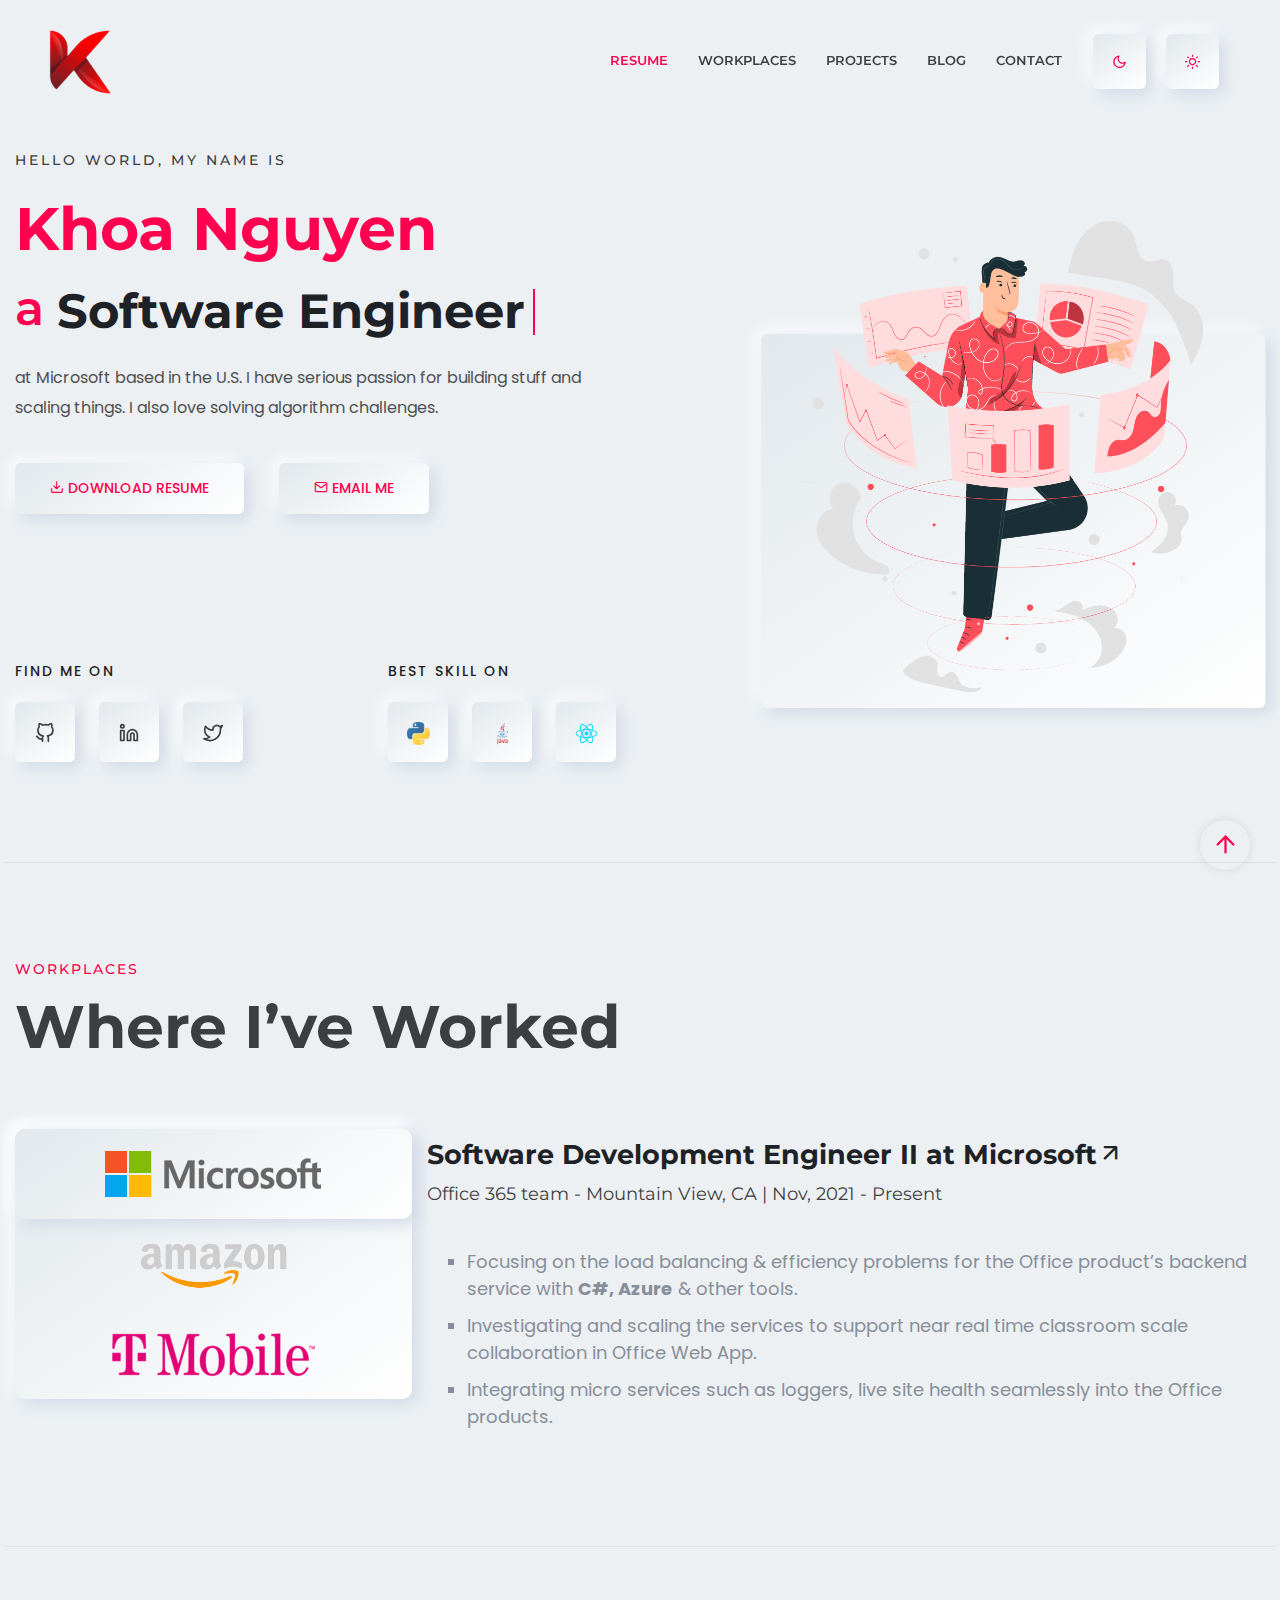
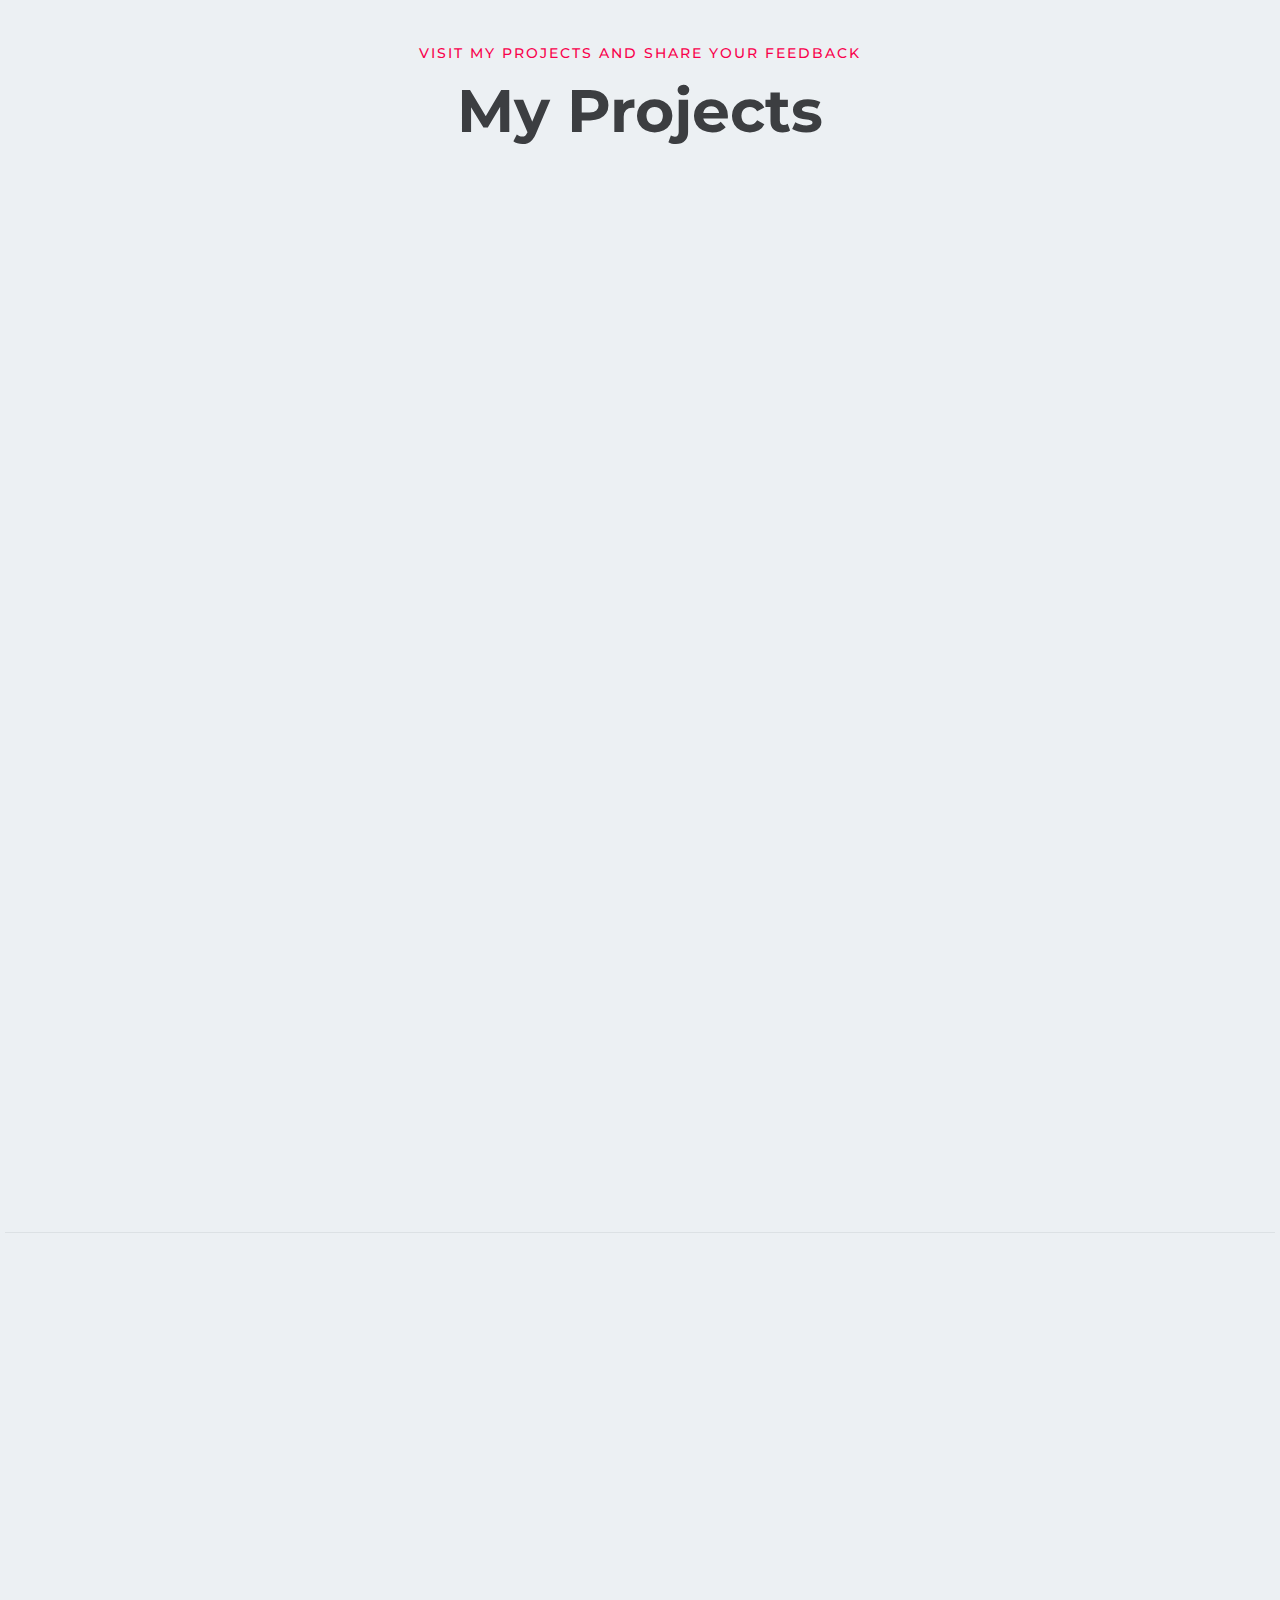
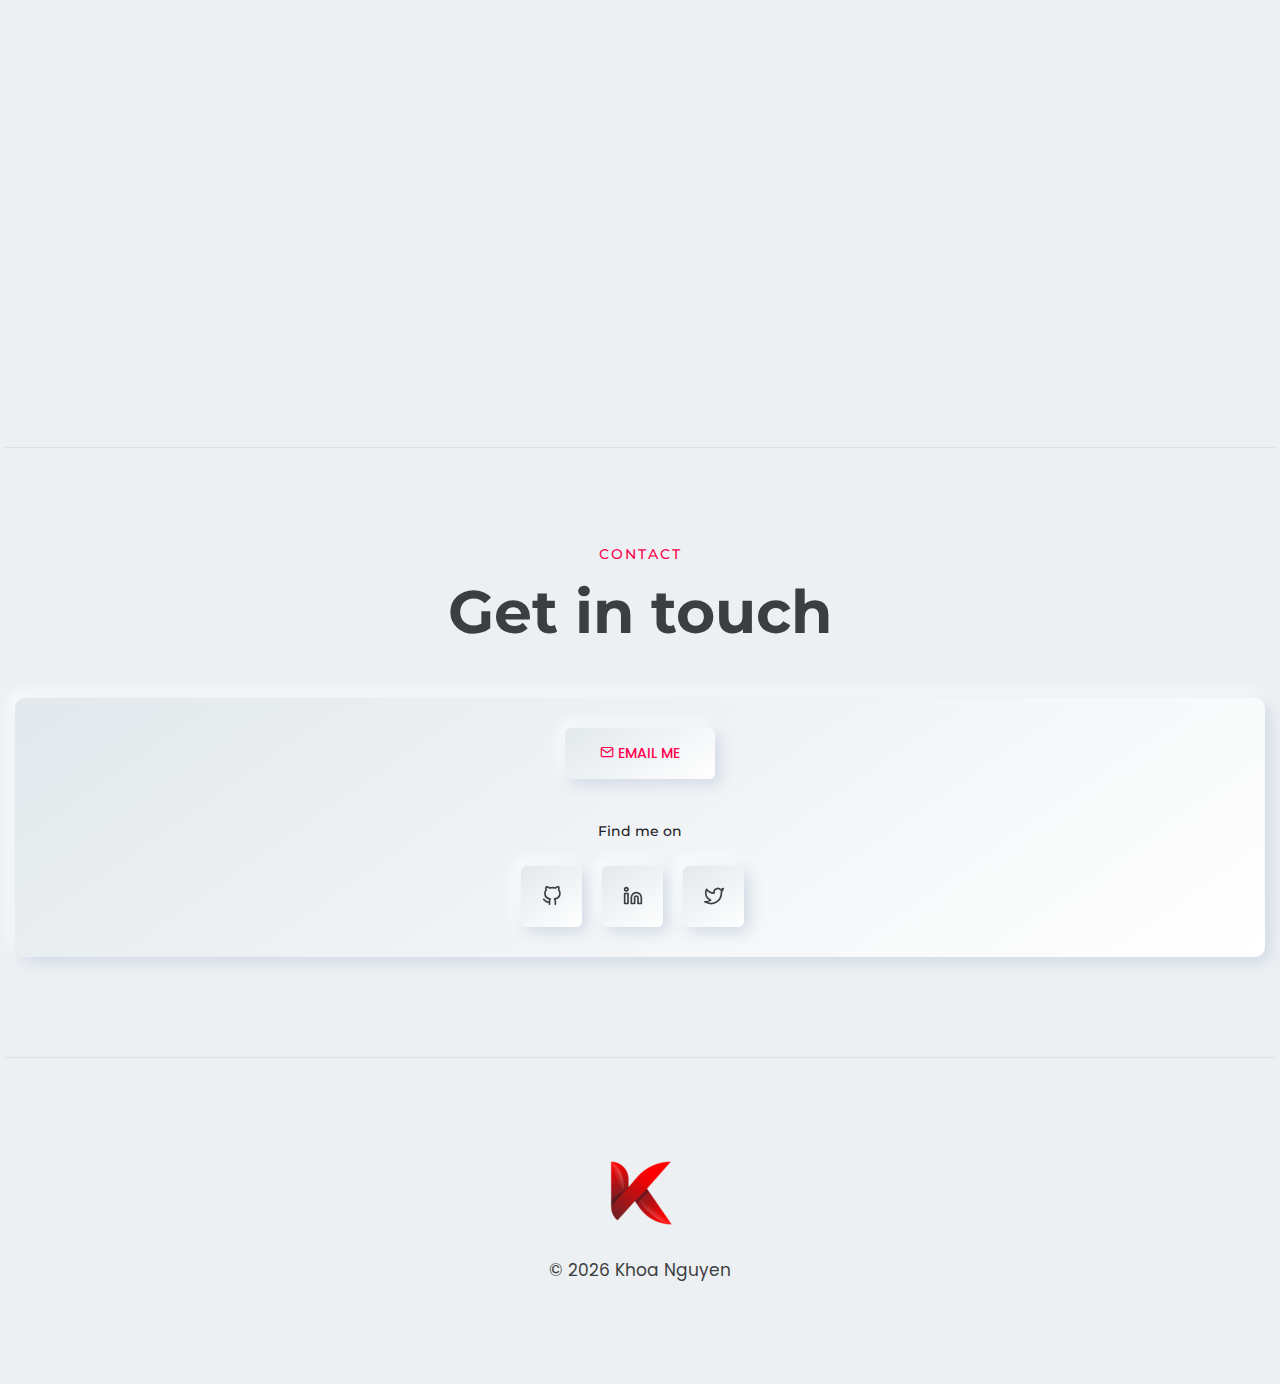
==== index.html @ 57943054 "fix titles" ====
<!DOCTYPE html>
<!--[if lt IE 7 ]><html class="ie ie6" lang="en"> <![endif]-->
<!--[if IE 7 ]><html class="ie ie7" lang="en"> <![endif]-->
<!--[if IE 8 ]><html class="ie ie8" lang="en"> <![endif]-->
<!--[if (gte IE 9)|!(IE)]><!--><html lang="en"> <!--<![endif]-->

<head>
    <!-- FB -->
    <meta name="google-site-verification" content="4LVpDW591jkJmcnp8SemsZaOidwClzUL6bPHZytwbQc" />
    <meta http-equiv="Content-Type" content="text/html; charset=utf-8" />
    <!-- <meta http-equiv="x-ua-compatible" content="ie=edge"> -->
    <title>Khoa Nguyen - Software Engineer</title>
    <meta property="og:title" content="Khoa Nguyen &mdash; Software Engineer Portfolio"/>
    <meta name="author" content="Khoa Nguyen" />
    <meta name="keywords" content="Khoa Nguyen, imkhoa, iam khoa, i am khoa, i'm khoa, kdncode, software, engineer, developer, website, application, resume, portfolio">
    <meta name="description" content="Khoa Nguyen's portfolio website - Software Engineer.">
    <meta property="og:site_name" content="Khoa Nguyen &mdash; Software Engineer">
    <meta property="og:title" content="Khoa Nguyen &mdash; Software Engineer">
    <meta property="og:type" content="website">
    <meta property="og:description" content="I am a software engineer who has serious passion for building stuff and scaling things.">
    <meta property="og:url" content="/devices">
    <meta property="og:image" content="/assets/images/portfolio/portfolio-05.jpg">
    <meta name="twitter:card" content="summary">
    <meta name="twitter:url" content="/devices">
    <meta name="twitter:title" content="Khoa Nguyen's portfolio &mdash; Software engineer">
    <meta name="twitter:description" content="I am a software engineer who has serious passion for building stuff and scaling things.">
    <meta name="twitter:image" content="/assets/images/portfolio/portfolio-05.jpg">
    <meta name="twitter:site" content="@kdncode">
    <meta name="viewport" content="width=device-width, initial-scale=1.0, maximum-scale=1.0, user-scalable=no" />
    <script>
        (function(i,s,o,g,r,a,m){i['GoogleAnalyticsObject']=r;i[r]=i[r]||function(){
        (i[r].q=i[r].q||[]).push(arguments)},i[r].l=1*new Date();a=s.createElement(o),
        m=s.getElementsByTagName(o)[0];a.async=1;a.src=g;m.parentNode.insertBefore(a,m)
        })(window,document,'script','//www.google-analytics.com/analytics.js','ga');
        ga('create', 'UA-93853705-1', 'auto');
        ga('send', 'pageview');
    </script>
    <!-- Global site tag (gtag.js) - Google Analytics -->
    <script async src="https://www.googletagmanager.com/gtag/js?id=UA-93853705-1"></script>
    <script>
        window.dataLayer = window.dataLayer || [];
        function gtag(){dataLayer.push(arguments);}
        gtag('js', new Date());
    
        gtag('config', 'UA-93853705-1');
    </script>
    <!-- End FB -->
    <!-- Favicon -->
    <link rel="shortcut icon" type="image/x-icon" href="assets/images/logo/favicon.png">
    <!-- CSS 
    ============================================ -->
    <link rel="stylesheet" href="assets/css/vendor/bootstrap.min.css">
    <link rel="stylesheet" href="assets/css/vendor/slick.css">
    <link rel="stylesheet" href="assets/css/vendor/slick-theme.css">
    <link rel="stylesheet" href="assets/css/vendor/aos.css">
    <link rel="stylesheet" href="assets/css/plugins/feature.css?v=1.0">
    <!-- Style css -->
    <link rel="stylesheet" href="assets/css/style.css?v=1.0">
    <link rel="stylesheet" href="https://use.fontawesome.com/releases/v5.6.3/css/all.css" integrity="sha384-UHRtZLI+pbxtHCWp1t77Bi1L4ZtiqrqD80Kn4Z8NTSRyMA2Fd33n5dQ8lWUE00s/" crossorigin="anonymous">	<!-- <link href="https://cdnjs.cloudflare.com/ajax/libs/font-awesome/4.7.0/css/font-awesome.min.css" rel="stylesheet" integrity="sha384-wvfXpqpZZVQGK6TAh5PVlGOfQNHSoD2xbE+QkPxCAFlNEevoEH3Sl0sibVcOQVnN" crossorigin="anonymous"> -->
	<!-- Google Tag Manager -->
	<script>(function(w,d,s,l,i){w[l]=w[l]||[];w[l].push({'gtm.start':
        new Date().getTime(),event:'gtm.js'});var f=d.getElementsByTagName(s)[0],
        j=d.createElement(s),dl=l!='dataLayer'?'&l='+l:'';j.async=true;j.src=
        'https://www.googletagmanager.com/gtm.js?id='+i+dl;f.parentNode.insertBefore(j,f);
        })(window,document,'script','dataLayer','GTM-WN7MP8F');</script>
    <!-- End Google Tag Manager -->
</head>

<body class="template-color-1 spybody open white-version" data-spy="scroll" data-target=".navbar-example2" data-offset="70">
    <!-- Google Tag Manager (noscript) -->
    <noscript><iframe src="https://www.googletagmanager.com/ns.html?id=GTM-WN7MP8F"
    height="0" width="0" style="display:none;visibility:hidden"></iframe></noscript>
    <!-- End Google Tag Manager (noscript) -->
    <!-- Start Header -->
    <header class="rn-header haeder-default black-logo-version header--fixed header--sticky">
        <div class="header-wrapper rn-popup-mobile-menu m--0 row align-items-center">
            <!-- Start Header Left -->
            <div class="col-lg-2 col-6">
                <div class="header-left">
                    <div class="logo">
                        <a href="index.html">
                            <img src="assets/images/logo/logo.png" alt="logo">
                        </a>
                    </div>
                </div>
            </div>
            <!-- End Header Left -->
            <!-- Start Header Center -->
            <div class="col-lg-10 col-6">
                <div class="header-center">
                    <nav id="sideNav" class="mainmenu-nav navbar-example2 d-none d-xl-block">
                        <!-- Start Mainmanu Nav -->
                        <ul class="primary-menu nav nav-pills">
                            <li class="nav-item"><a class="nav-link smoth-animation active" href="#home">Resume</a></li>
                            <li class="nav-item"><a class="nav-link smoth-animation" href="#clients">Workplaces</a></li>
                            <li class="nav-item"><a class="nav-link smoth-animation" href="#portfolio">Projects</a></li>
                            <li class="nav-item"><a class="nav-link smoth-animation" href="#blog">blog</a></li>
                            <li class="nav-item"><a class="nav-link smoth-animation" href="#contacts">Contact</a></li>
                        </ul>
                        <!-- End Mainmanu Nav -->
                    </nav>
                    <!-- Start Header Right  -->
                    <div class="header-right popuptab-area nav nav-tabs" id="popuptab" role="tablist">
                        <li>
                            <a class="demo-dark rn-btn" id="demodark-tab" data-toggle="tab" 
                                href="#demodark" role="tab" aria-controls="demodark" aria-selected="false">
                                <i class="feather-moon" style="font-size: 15px;"></i>
                            </a>
                        </li>
                            
                        <li >
                            <a class="active demo-light rn-btn" id="demolight-tab" data-toggle="tab" 
                                href="#demolight" role="tab" aria-controls="demolight" aria-selected="true">
                                <i class="feather-sun" style="font-size: 15px;"></i>
                            </a>
                        </li>
                       
                        <div class="hamberger-menu d-block d-xl-none">
                            <i id="menuBtn" class="feather-menu humberger-menu"></i>
                        </div>
                        <div class="close-menu d-block">
                            <span class="closeTrigger">
                            <i data-feather="x"></i>
                        </span>
                        </div>
                    </div>
                    
                    <!-- End Header Right  -->

                </div>
            </div>
            <!-- End Header Center -->
        </div>
    </header>
    <!-- End Header Area -->
    <!-- Start Popup Mobile Menu  -->
    <div class="popup-mobile-menu">
        <div class="inner">
            <div class="menu-top">
                <div class="menu-header">
                    <a class="logo" href="index.html">
                        <img src="assets/images/slider/banner-01.png" alt="Personal Portfolio">
                    </a>
                    <div class="close-button">
                        <button class="close-menu-activation close"><i data-feather="x"></i></button>
                    </div>
                </div>
                <p class="discription">Khoa Nguyen - Software Engineer.</p>
            </div>
            <div class="content">
                <ul class="primary-menu nav nav-pills">
                    <li class="nav-item"><a class="nav-link smoth-animation active" href="#home">Resume</a></li>
                    <li class="nav-item"><a class="nav-link smoth-animation" href="#clients">Workplaces</a></li>
                    <li class="nav-item"><a class="nav-link smoth-animation" href="#portfolio">Projects</a></li>
                    <li class="nav-item"><a class="nav-link smoth-animation" href="#blog">blog</a></li>
                    <li class="nav-item"><a class="nav-link smoth-animation" href="#contacts">Contact</a></li>
                </ul>
                <ul class="header-right popuptab-area nav nav-tabs" id="popuptab" role="tablist">
                    <li>
                        <a class="demo-dark rn-btn" id="demodark-tab" data-toggle="tab" 
                            href="#demodark" role="tab" aria-controls="demodark" aria-selected="false">
                            <i class="feather-moon"></i>
                        </a>
                    </li>
                        
                    <li >
                        <a class="active demo-light rn-btn" id="demolight-tab" data-toggle="tab" 
                            href="#demolight" role="tab" aria-controls="demolight" aria-selected="true">
                            <i class="feather-sun"></i>
                        </a>
                    </li>
                </ul>

                <!-- social sharea area -->
                <div class="social-share-style-1 mt--40">
                    <span class="title">Find me on</span>
                    <ul class="social-share d-flex liststyle">
                        <li class="github"><a href="#"><svg xmlns="http://www.w3.org/2000/svg" width="24" height="24" viewBox="0 0 24 24" fill="none" stroke="currentColor" stroke-width="2" stroke-linecap="round" stroke-linejoin="round" class="feather feather-github">
                                    <path d="M18 2h-3a5 5 0 0 0-5 5v3H7v4h3v8h4v-8h3l1-4h-4V7a1 1 0 0 1 1-1h3z"></path>
                                </svg></a>
                        </li>
                        <li class="linkedin"><a href="#"><svg xmlns="http://www.w3.org/2000/svg" width="24" height="24" viewBox="0 0 24 24" fill="none" stroke="currentColor" stroke-width="2" stroke-linecap="round" stroke-linejoin="round" class="feather feather-linkedin">
                                    <rect x="2" y="2" width="20" height="20" rx="5" ry="5"></rect>
                                    <path d="M16 11.37A4 4 0 1 1 12.63 8 4 4 0 0 1 16 11.37z"></path>
                                    <line x1="17.5" y1="6.5" x2="17.51" y2="6.5"></line>
                                </svg></a>
                        </li>
                        <li class="twitter"><a href="#"><svg xmlns="http://www.w3.org/2000/svg" width="24" height="24" viewBox="0 0 24 24" fill="none" stroke="currentColor" stroke-width="2" stroke-linecap="round" stroke-linejoin="round" class="feather feather-twitter">
                                    <path d="M16 8a6 6 0 0 1 6 6v7h-4v-7a2 2 0 0 0-2-2 2 2 0 0 0-2 2v7h-4v-7a6 6 0 0 1 6-6z"></path>
                                    <rect x="2" y="9" width="4" height="12"></rect>
                                    <circle cx="4" cy="4" r="2"></circle>
                                </svg></a>
                        </li>
                    </ul>
                </div>
                <!-- end -->
            </div>
        </div>
    </div>
    <!-- End Popup Mobile Menu  -->




    <main class="main-page-wrapper">

        <!-- Start Slider Area -->
        <div id="home" class="rn-slider-area">
            <div class="slide slider-style-1">
                <div class="container">
                    <div class="row row--30 align-items-center">
                        <div class="order-2 order-lg-1 col-lg-7 mt_md--50 mt_sm--50 mt_lg--30">
                            <div class="content">
                                <div class="inner">
                                    <span class="subtitle">Hello world, my name is</span>
                                    <h1 class="title"><span>Khoa Nguyen</span><br>
                                        <span class="header-caption" id="page-top">
                                            <!-- type headline start-->
                                            <span class="cd-headline clip is-full-width">
                                                <span>a </span>
                                        <!-- ROTATING TEXT -->
                                        <span class="cd-words-wrapper">
                                                    <b class="is-visible">Software Engineer</b>
                                                </span>
                                        </span>
                                        <!-- type headline end -->
                                        </span>
                                    </h1>

                                    <p class="description">at Microsoft based in the U.S. I have serious 
                                        passion for building stuff and scaling things. I also love solving algorithm challenges.
                                    </p>
                                    <!-- <div class="button-group text-center text-md-left pt--60 pt_md--40 pt_sm--40"> -->
                                    <div class="button-group text-center text-md-left pt_md--40 pt_sm--40">
                                        <a class="rn-btn" target="_blank" href="https://bit.ly/2Y7mMhk"><i class="feather-download"></i> <span>DOWNLOAD RESUME</span></i></a>
                                        <a class="rn-btn" target="_blank" href="mailto:kdncode@gmail.com?Subject=Job%20opportunity%20at%20"><i class="feather-mail"></i> <span></span>EMAIL ME</span></a>
                                    </div>
                                </div>
                                <div class="row">
                                    <div class="col-lg-6 col-xl-6 col-md-6 col-sm-6 col-12">
                                        <div class="social-share-inner-left">
                                            <span class="title">Find me on</span>
                                            <ul class="social-share d-flex liststyle">
                                                <li class="github"><a target="_blank" href="https://github.com/kdncode"><i data-feather="github"></i></a>
                                                </li>
                                                <li class="linkedin"><a target="_blank" href="https://www.linkedin.com/in/imkhoa"><i data-feather="linkedin"></i></a>
                                                </li>
                                                <li class="twitter"><a target="_blank" href="https://twitter.com/kdncode"><i data-feather="twitter"></i></a>
                                                </li>
                                            </ul>
                                        </div>
                                    </div>
                                    <div class="col-lg-6 col-xl-6 col-md-6 col-sm-6 col-12 mt_mobile--30">
                                        <div class="skill-share-inner">
                                            <span class="title">best skill on</span>
                                            <ul class="skill-share d-flex liststyle">
                                                <li><img src="assets/images/icons/icons-08.png" alt="Icons Images"></li>
                                                <li><img src="assets/images/icons/icons-04.png" alt="Icons Images"></li>
                                                <li><img src="assets/images/icons/icons-16.png" alt="Icons Images"></li>
                                            </ul>
                                        </div>
                                    </div>
                                </div>
                            </div>
                        </div>

                        <div class="order-1 order-lg-2 col-lg-5">
                            <div class="thumbnail">
                                <div class="inner">
                                    <img src="assets/images/slider/banner-01.png" alt="Personal Portfolio Images">
                                </div>
                            </div>
                        </div>
                    </div>
                </div>
            </div>
        </div>
        <!-- End Slider Area -->

        <!-- Start Client Area -->
        <div class="rn-client-area rn-section-gap section-separator" id="clients">
            <div class="container">
                <div class="row">
                    <div class="col-lg-12">
                        <div class="section-title">
                            <span class="subtitle">Workplaces</span>
                            <h2 class="title">Where I’ve Worked</h2>
                        </div>
                    </div>
                </div>

                <div class="row row--25 mt--50 mt_md--40 mt_sm--40">
                    <div class="col-lg-4">
                        <div class="d-flex flex-wrap align-content-start h-100">
                            <div class="position-sticky clients-wrapper sticky-top rbt-sticky-top-adjust">
                                <ul class="nav tab-navigation-button flex-column nav-pills me-3" id="v-pills-tab" role="tablist">
                                    <li class="nav-item">
                                        <a class="nav-link active" id="v-pills-home-tab" data-toggle="tab" href="#v-pills-Javascript" role="tab" aria-selected="true"><img src="assets/images/logo/logo-microsoft.png" alt="Microsoft-logo"></a>
                                    </li>
                                    <li class="nav-item">
                                        <a class="nav-link" id="v-pills-profile-tab" data-toggle="tab" href="#v-pills-Design" role="tab" aria-selected="true"><img src="assets/images/logo/logo-amazon.png" alt="Amazon-logo"></a>
                                    </li>
                                    <li class="nav-item">
                                        <a class="nav-link" id="v-pills-wordpress-tab" data-toggle="tab" href="#v-pills-Wordpress" role="tab" aria-selected="true"><img src="assets/images/logo/logo-tmobile.png" alt="Tmobile-logo"></a>
                                    </li>
                                </ul>
                            </div>
                        </div>
                    </div>
                    
                    <div class="col-lg-8 rn-pricing-area">
                        <div class="tab-area">
                            <div class="d-flex align-items-start">
                                <div class="tab-content" id="v-pills-tabContent">
                                    <!-- Start Microsoft Brand  -->
                                    <div class="tab-pane fade show active" id="v-pills-Javascript" role="tabpanel" aria-labelledby="v-pills-home-tab">
                                        <div class="client-card">
                                            <div class="rn-pricing">
                                                <div class="pricing-header">
                                                    <div class="header-left">
                                                        <h2 class="title">Software Development Engineer II at
                                                            <a  href="https://www.microsoft.com" target="_blank">Microsoft<i class="feather-arrow-up-right"></i></a>
                                                        </h2>
                                                        <span>Office 365 team - Mountain View, CA | Nov, 2021 - Present</span>
                                                    </div>
                                                </div>
                                                <div class="pricing-body">
                                                    <p class="description">
                                                        <ul class=" ">
                                                            <li>Focusing on the load balancing & efficiency problems for the Office product’s backend service with <b>C#, Azure</b> & other tools.</li>
                                                            <li>Investigating and scaling the services to support near real time classroom scale collaboration in Office Web App.</li>
                                                            <li>Integrating micro services such as loggers, live site health seamlessly into the Office products.</li>
                                                        </ul>
                                                    </p>
                                                </div>
                                            </div>
                                        </div>
                                    </div>
                                    <!-- End Microsoft Brand  -->

                                    <!-- Start Amazon Brand  -->
                                    <div class="tab-pane fade show" id="v-pills-Design" role="tabpanel" aria-labelledby="v-pills-profile-tab">
                                        <div class="client-card">
                                            <div class="rn-pricing">
                                                <div class="pricing-header">
                                                    <div class="header-left">
                                                        <h2 class="title">Software Development Engineer I at
                                                            <a  href="https://www.amazon.com/hz/contact-us/" target="_blank">Amazon<i class="feather-arrow-up-right"></i></a>
                                                        </h2>
                                                        <span>Chat Message team - Seattle, WA | 2019 - 2020</span>
                                                    </div>
                                                </div>
                                                <div class="pricing-body">
                                                    <p class="description">
                                                        <ul class=" ">
                                                            <li>Designed and integrated solution to protect chat platform from overloaded traffic</li>
                                                            <li>Utilized <b>AWS</b> Lambda functions to be
                                                                triggered by DynamoDB Streams, CloudWatch Events rule & uploaded to AWS S3 with <b>Java</b></li>
                                                            <li>Implemented a real-time log analysis tool that
                                                                allows users to submit metric data, used AWS SES to send reminder emails for
                                                                pending requests and SNS for notifications</li>
                                                            <li>Technology stack: Java, Ruby, JavaScript, AWS</li>
                                                        </ul>
                                                    </p>
                                                </div>
                                            </div>
                                        </div>
                                    </div>
                                    <!-- End Amazon Brand  -->

                                    <!-- Start T-Mobile Brand  -->
                                    <div class="tab-pane fade" id="v-pills-Wordpress" role="tabpanel" aria-labelledby="v-pills-wordpress-tab">
                                        <div class="client-card">
                                            <div class="rn-pricing">
                                                <div class="pricing-header">
                                                    <div class="header-left">
                                                        <h2 class="title">Assoc Software Development Engineer at 
                                                            <a  href="https://www.tmobile.com" target="_blank">T-Mobile<i class="feather-arrow-up-right"></i></a>
                                                        </h2>
                                                        <span>Cloud team - Frisco, TX | 2018 - 2019</span>
                                                    </div>
                                                </div>
                                                <div class="pricing-body">
                                                    <p class="description">
                                                        <ul class=" ">
                                                            <li>Developed and built data visualization dashboard to automatically monitor system availability, visualize all KPIs of the same node types and alert on differences 24/7</li>
                                                            <li>Scaled, formatted large datasets (1M rows) and accomplished <b>91%</b> productivity improvement</li>
                                                            <li>Implemented checker to improve phone numbers’ data search for multiple teams</li>
                                                            <li>Technology stack: Java, Python, PHP, JavaScript, AWS, Azure</li>
                                                        </ul>
                                                    </p>
                                                </div>
                                            </div>
                                        </div>
                                    </div>
                                    <!-- End T-Mobile Brand  -->

                                </div>
                            </div>
                        </div>
                    </div>

                </div>
            </div>
        </div>
        <!-- End client section -->

        <!-- Start Portfolio Area -->
        <div class="rn-portfolio-area rn-section-gap section-separator" id="portfolio">
            <div class="container">
                <div class="row">
                    <div class="col-lg-12">
                        <div class="section-title text-center">
                            <span class="subtitle">Visit my projects and share your feedback</span>
                            <h2 class="title">My Projects</h2>
                        </div>
                    </div>
                </div>

                <div class="row row--25 mt--10 mt_md--10 mt_sm--10">
                    <!-- Start Single Portfolio -->
                    <div data-aos="fade-up" data-aos-delay="100" data-aos-once="true" class="col-lg-6 col-xl-4 col-md-6 col-12 mt--50 mt_md--30 mt_sm--30">
                        <div class="rn-portfolio" data-toggle="modal" data-target="#exampleModalCenter">
                            <div class="inner">
                                <div class="thumbnail">
                                    <a href="javascript:void(0)">
                                        <img src="assets/images/portfolio/portfolio-01.jpg" alt="Personal Portfolio Images">
                                    </a>
                                </div>
                                <div class="content">
                                    <div class="category-info">
                                        <div class="category-list">
                                            <a href="javascript:void(0)">Machine Learning</a>
                                        </div>
                                        <div class="meta">
                                            <span><a href="javascript:void(0)"><i class="feather-heart"></i></a>
                                                600</span>
                                        </div>
                                    </div>
                                    <h4 class="title"><a href="javascript:void(0)">Real-time ML object detection <i
                                                class="feather-arrow-up-right"></i></a></h4>
                                </div>
                            </div>
                        </div>
                    </div>
                    <!-- End Single Portfolio -->

                    <!-- Start Single Portfolio -->
                    <div data-aos="fade-up" data-aos-delay="300" data-aos-once="true" class="col-lg-6 col-xl-4 col-md-6 col-12 mt--50 mt_md--30 mt_sm--30">
                        <div class="rn-portfolio" data-toggle="modal" data-target="#exampleModalCenter2">
                            <div class="inner">
                                <div class="thumbnail">
                                    <a href="javascript:void(0)">
                                        <img src="assets/images/portfolio/portfolio-02.jpg" alt="Personal Portfolio Images">
                                    </a>
                                </div>
                                <div class="content">
                                    <div class="category-info">
                                        <div class="category-list">
                                            <a href="javascript:void(0)">Application</a>
                                        </div>
                                        <div class="meta">
                                            <span><a href="javascript:void(0)"><i class="feather-heart"></i></a>
                                                750</span>
                                        </div>
                                    </div>
                                    <h4 class="title"><a href="javascript:void(0)">Amazon-like
                                            web app<i class="feather-arrow-up-right"></i></a></h4>
                                </div>
                            </div>
                        </div>
                    </div>
                    <!-- End Single Portfolio -->

                    <!-- Start Single Portfolio -->
                    <div data-aos="fade-up" data-aos-delay="500" data-aos-once="true" class="col-lg-6 col-xl-4 col-md-6 col-12 mt--50 mt_md--30 mt_sm--30">
                        <div class="rn-portfolio" data-toggle="modal" data-target="#exampleModalCenter3">
                            <div class="inner">
                                <div class="thumbnail">
                                    <a href="javascript:void(0)">
                                        <img src="assets/images/portfolio/portfolio-03.jpg" alt="Personal Portfolio Images">
                                    </a>
                                </div>
                                <div class="content">
                                    <div class="category-info">
                                        <div class="category-list">
                                            <a href="javascript:void(0)">Application</a>
                                        </div>
                                        <div class="meta">
                                            <span><a href="javascript:void(0)"><i class="feather-heart"></i></a>
                                                630</span>
                                        </div>
                                    </div>
                                    <h4 class="title"><a href="javascript:void(0)">Airbnb-like web app
                                            <i class="feather-arrow-up-right"></i></a></h4>
                                </div>
                            </div>
                        </div>
                    </div>
                    <!-- End Single Portfolio -->

                    <!-- Start Single Portfolio -->
                    <div data-aos="fade-up" data-aos-delay="300" data-aos-once="true" class="col-lg-6 col-xl-4 col-md-6 col-12 mt--50 mt_md--30 mt_sm--30">
                        <div class="rn-portfolio" data-toggle="modal" data-target="#exampleModalCenter4">
                            <div class="inner">
                                <div class="thumbnail">
                                    <a href="javascript:void(0)">
                                        <img src="assets/images/portfolio/portfolio-04.jpg" alt="Personal Portfolio Images">
                                    </a>
                                </div>
                                <div class="content">
                                    <div class="category-info">
                                        <div class="category-list">
                                            <a href="javascript:void(0)">Application</a>
                                        </div>
                                        <div class="meta">
                                            <span><a href="javascript:void(0)"><i class="feather-heart"></i></a>
                                                280</span>
                                        </div>
                                    </div>
                                    <h4 class="title"><a href="javascript:void(0)">Twitter-like web app<i
                                                class="feather-arrow-up-right"></i></a></h4>
                                </div>
                            </div>
                        </div>
                    </div>
                    <!-- End Single Portfolio -->

                    <!-- Start Single Portfolio -->
                    <div data-aos="fade-up" data-aos-delay="500" data-aos-once="true" class="col-lg-6 col-xl-4 col-md-6 col-12 mt--50 mt_md--30 mt_sm--30">
                        <div class="rn-portfolio" data-toggle="modal" data-target="#exampleModalCenter5">
                            <div class="inner">
                                <div class="thumbnail">
                                    <a href="javascript:void(0)">
                                        <img src="assets/images/portfolio/portfolio-05.jpg" alt="Personal Portfolio Images">
                                    </a>
                                </div>
                                <div class="content">
                                    <div class="category-info">
                                        <div class="category-list">
                                            <a href="javascript:void(0)">Application</a>
                                        </div>
                                        <div class="meta">
                                            <span><a href="javascript:void(0)"><i class="feather-heart"></i></a>
                                                690</span>
                                        </div>
                                    </div>
                                    <h4 class="title"><a href="javascript:void(0)">E-commer web app for veterans<i
                                                class="feather-arrow-up-right"></i></a></h4>
                                </div>
                            </div>
                        </div>
                    </div>
                    <!-- End Single Portfolio -->

                    <!-- Start Single Portfolio -->
                    <div data-aos="fade-up" data-aos-delay="100" data-aos-once="true" class="col-lg-6 col-xl-4 col-md-6 col-12 mt--50 mt_md--30 mt_sm--30">
                        <div class="rn-portfolio" data-toggle="modal" data-target="#exampleModalCenter6">
                            <div class="inner">
                                <div class="thumbnail">
                                    <a href="javascript:void(0)">
                                        <img src="assets/images/portfolio/portfolio-06.jpg" alt="Personal Portfolio Images">
                                    </a>
                                </div>
                                <div class="content">
                                    <div class="category-info">
                                        <div class="category-list">
                                            <a href="javascript:void(0)">Application</a>
                                        </div>
                                        <div class="meta">
                                            <span><a href="javascript:void(0)"><i class="feather-heart"></i></a>
                                                360</span>
                                        </div>
                                    </div>
                                    <h4 class="title"><a href="javascript:void(0)">Coming soon
                                            <i class="feather-arrow-up-right"></i></a></h4>
                                </div>
                            </div>
                        </div>
                    </div>
                    <!-- End Single Portfolio -->
                </div>
            </div>
        </div>
        <!-- End portfolio Area -->

        <!-- Start News Area -->
        <div class="rn-blog-area rn-section-gap section-separator" id="blog">
            <div class="container">
                <div class="row">
                    <div class="col-lg-12">
                        <div data-aos="fade-up" data-aos-duration="500" data-aos-delay="500" data-aos-once="true" class="section-title text-center">
                            <span class="subtitle">Visit my blog and share your thoughts</span>
                            <h2 class="title">My Blog</h2>
                        </div>
                    </div>
                </div>
                <div class="row row--25 mt--30 mt_md--10 mt_sm--10">

                    <!-- Start Single blog -->
                    <div data-aos="fade-up" data-aos-duration="500" data-aos-delay="400" data-aos-once="true" class="col-lg-6 col-xl-4 mt--30 col-md-6 col-sm-12 col-12 mt--30">
                        <div class="rn-blog" data-toggle="modal" data-target="#exampleModalCenters">
                            <div class="inner">
                                <div class="thumbnail">
                                    <a href="javascript:void(0)">
                                        <img src="assets/images/blog/blog-01.jpg" alt="Personal Portfolio Images">
                                    </a>
                                </div>
                                <div class="content">
                                    <div class="category-info">
                                        <div class="category-list">
                                            <a href="javascript:void(0)">Crypto</a>
                                        </div>
                                        <div class="meta">
                                            <span><i class="feather-clock"></i> 2 min read</span>
                                        </div>
                                    </div>
                                    <h4 class="title"><a href="javascript:void(0)">Bitcoin 'may not last that much longer,' academic warns
                                            <i class="feather-arrow-up-right"></i></a></h4>
                                </div>
                            </div>
                        </div>
                    </div>
                    <!-- End Single blog -->

                    <!-- Start Single blog -->
                    <div data-aos="fade-up" data-aos-duration="500" data-aos-delay="600" data-aos-once="true" class="col-lg-6 col-xl-4 mt--30 col-md-6 col-sm-12 col-12 mt--30">
                        <div class="rn-blog" data-toggle="modal" data-target="#exampleModalCenters">
                            <div class="inner">
                                <div class="thumbnail">
                                    <a href="javascript:void(0)">
                                        <img src="assets/images/blog/blog-02.jpg" alt="Personal Portfolio Images">
                                    </a>
                                </div>
                                <div class="content">
                                    <div class="category-info">
                                        <div class="category-list">
                                            <a href="javascript:void(0)">Development</a>
                                        </div>
                                        <div class="meta">
                                            <span><i class="feather-clock"></i> 3 min read</span>
                                        </div>
                                    </div>
                                    <h4 class="title"><a href="javascript:void(0)">How software development will change in 2022 <i
                                        class="feather-arrow-up-right"></i></a></h4>
                                </div>
                            </div>
                        </div>
                    </div>
                    <!-- End Single blog -->

                    <!-- Start Single blog -->
                    <div data-aos="fade-up" data-aos-duration="500" data-aos-delay="800" data-aos-once="true" class="col-lg-6 col-xl-4 mt--30 col-md-6 col-sm-12 col-12 mt--30">
                        <div class="rn-blog" data-toggle="modal" data-target="#exampleModalCenters">
                            <div class="inner">
                                <div class="thumbnail">
                                    <a href="javascript:void(0)">
                                        <img src="assets/images/blog/blog-03.jpg" alt="Personal Portfolio Images">
                                    </a>
                                </div>
                                <div class="content">
                                    <div class="category-info">
                                        <div class="category-list">
                                            <a href="javascript:void(0)">Investment</a>
                                        </div>
                                        <div class="meta">
                                            <span><i class="feather-clock"></i> 5 min read</span>
                                        </div>
                                    </div>
                                    <h4 class="title"><a href="javascript:void(0)">Best ways to invest and maximize stocks<i class="feather-arrow-up-right"></i></a></h4>
                                </div>
                            </div>
                        </div>
                    </div>
                    <!-- End Single blog -->

                </div>
            </div>
        </div>
        <!-- ENd Mews Area -->
        <!-- Start Contact section -->
        <div class="rn-contact-area rn-section-gap section-separator" id="contacts">
            <div class="container">
                <div class="row">
                    <div class="col-lg-12">
                        <div class="section-title text-center">
                            <span class="subtitle">Contact</span>
                            <h2 class="title">Get in touch</h2>
                        </div>
                    </div>
                </div>
                <div class="row mt--50 mt_md--40 mt_sm--40 mt-contact-sm">
                    <div class="col-lg-12 text-center">
                        <div class="contact-about-area">
                            <div class="title-area text-center">
                                <a id="submit" class="rn-btn" target="_blank" href="mailto:kdncode@gmail.com?Subject=Job%20opportunity%20at%20"><i class="feather-mail"></i> <span></span>EMAIL ME</span></a>
                            </div><br>
                            <div class="social-area">
                                <div class="name">Find me on</div>
                                <div class="social-icone">
                                    <a target="_blank" href="https://github.com/kdncode"><i data-feather="github"></i></a>
                                    <a target="_blank" href="https://www.linkedin.com/in/imkhoa/"><i data-feather="linkedin"></i></a>
                                    <a target="_blank" href="https://twitter.com/kdncode"><i data-feather="twitter"></i></a>
                                </div>
                            </div>
                        </div>
                    </div>

                </div>
            </div>
        </div>
        <!-- End Contuct section -->

        <!-- Modal Portfolio Body area Start -->
        <div class="modal fade" id="exampleModalCenter" tabindex="-1" role="dialog" aria-hidden="true">
            <div class="modal-dialog modal-dialog-centered" role="document">
                <div class="modal-content">
                    <div class="modal-header">
                        <button type="button" class="close" data-dismiss="modal" aria-label="Close">
                            <span aria-hidden="true"><i data-feather="x"></i></span>
                        </button>
                    </div>
                    <div class="modal-body">
                        <div class="row align-items-center">

                            <div class="col-lg-6">
                                <div class="portfolio-popup-thumbnail">
                                    <div class="image">
                                        <img class="w-100" src="assets/images/portfolio/portfolio-01.jpg" alt="slide">
                                    </div>
                                </div>
                            </div>

                            <div class="col-lg-6">
                                <div class="text-content">
                                    <h3>
                                        <span>Featured - Machine Learning</span> Real-time ML object detection
                                    </h3>
                                    <p class="mb--30">Python, Tensorflow, Darkflow, YOLO, OpenCV</p>
                                    <div class="button-group mt--20">
                                        <a href="https://github.com/kdncode/tensorFlow-react" target="_blank" class="rn-btn thumbs-icon">
                                            <span>LIKE THIS</span>
                                            <i data-feather="thumbs-up"></i>
                                        </a>
                                        <a href="https://github.com/kdncode/tensorFlow-react" target="_blank" class="rn-btn">
                                            <span>VIEW PROJECT</span>
                                            <i data-feather="chevron-right"></i>
                                        </a>
                                    </div>

                                </div>
                                <!-- End of .text-content -->
                            </div>
                        </div>
                        <!-- End of .row Body-->
                    </div>
                </div>
            </div>
        </div>
        <!-- End Modal Portfolio area -->

        <!-- Modal Portfolio Body area Start -->
        <div class="modal fade" id="exampleModalCenter2" tabindex="-1" role="dialog" aria-hidden="true">
            <div class="modal-dialog modal-dialog-centered" role="document">
                <div class="modal-content">
                    <div class="modal-header">
                        <button type="button" class="close" data-dismiss="modal" aria-label="Close">
                            <span aria-hidden="true"><i data-feather="x"></i></span>
                        </button>
                    </div>
                    <div class="modal-body">
                        <div class="row align-items-center">

                            <div class="col-lg-6">
                                <div class="portfolio-popup-thumbnail">
                                    <div class="image">
                                        <img class="w-100" src="assets/images/portfolio/portfolio-02.jpg" alt="slide">
                                    </div>
                                </div>
                            </div>

                            <div class="col-lg-6">
                                <div class="text-content">
                                    <h3>
                                        <span>Application</span> Amazon-like web app
                                    </h3>
                                    <p class="mb--30">Python, JavaScript, SQLite</p>
                                    <div class="button-group mt--20">
                                        <a href="https://github.com/kdncode/amazon-clone" target="_blank" class="rn-btn thumbs-icon">
                                            <span>LIKE THIS</span>
                                            <i data-feather="thumbs-up"></i>
                                        </a>
                                        <a href="https://github.com/kdncode/amazon-clone" target="_blank" class="rn-btn">
                                            <span>VIEW PROJECT</span>
                                            <i data-feather="chevron-right"></i>
                                        </a>
                                    </div>

                                </div>
                                <!-- End of .text-content -->
                            </div>
                        </div>
                        <!-- End of .row Body-->
                    </div>
                </div>
            </div>
        </div>
        <!-- End Modal Portfolio area -->

        <!-- Modal Portfolio Body area Start -->
        <div class="modal fade" id="exampleModalCenter3" tabindex="-1" role="dialog" aria-hidden="true">
            <div class="modal-dialog modal-dialog-centered" role="document">
                <div class="modal-content">
                    <div class="modal-header">
                        <button type="button" class="close" data-dismiss="modal" aria-label="Close">
                            <span aria-hidden="true"><i data-feather="x"></i></span>
                        </button>
                    </div>
                    <div class="modal-body">
                        <div class="row align-items-center">

                            <div class="col-lg-6">
                                <div class="portfolio-popup-thumbnail">
                                    <div class="image">
                                        <img class="w-100" src="assets/images/portfolio/portfolio-03.jpg" alt="slide">
                                    </div>
                                </div>
                            </div>

                            <div class="col-lg-6">
                                <div class="text-content">
                                    <h3>
                                        <span>Application</span> Airbnb-like web app
                                    </h3>
                                    <p class="mb--30">Reactjs, GoogleMap API</p>
                                    <div class="button-group mt--20">
                                        <a href="https://github.com/kdncode/react-airbnb" target="_blank" class="rn-btn thumbs-icon">
                                            <span>LIKE THIS</span>
                                            <i data-feather="thumbs-up"></i>
                                        </a>
                                        <a href="https://github.com/kdncode/react-airbnb" target="_blank" class="rn-btn">
                                            <span>VIEW PROJECT</span>
                                            <i data-feather="chevron-right"></i>
                                        </a>
                                    </div>

                                </div>
                                <!-- End of .text-content -->
                            </div>
                        </div>
                        <!-- End of .row Body-->
                    </div>
                </div>
            </div>
        </div>
        <!-- End Modal Portfolio area -->

        <!-- Modal Portfolio Body area Start -->
        <div class="modal fade" id="exampleModalCenter4" tabindex="-1" role="dialog" aria-hidden="true">
            <div class="modal-dialog modal-dialog-centered" role="document">
                <div class="modal-content">
                    <div class="modal-header">
                        <button type="button" class="close" data-dismiss="modal" aria-label="Close">
                            <span aria-hidden="true"><i data-feather="x"></i></span>
                        </button>
                    </div>
                    <div class="modal-body">
                        <div class="row align-items-center">

                            <div class="col-lg-6">
                                <div class="portfolio-popup-thumbnail">
                                    <div class="image">
                                        <img class="w-100" src="assets/images/portfolio/portfolio-04.jpg" alt="slide">
                                    </div>
                                </div>
                            </div>

                            <div class="col-lg-6">
                                <div class="text-content">
                                    <h3>
                                        <span>Application</span> Twitter-like web app
                                    </h3>
                                    <p class="mb--30">Python, JavaScript, SQLite</p>
                                    <div class="button-group mt--20">
                                        <a href="https://github.com/kdncode/twitter-clone" target="_blank" class="rn-btn thumbs-icon">
                                            <span>LIKE THIS</span>
                                            <i data-feather="thumbs-up"></i>
                                        </a>
                                        <a href="https://github.com/kdncode/twitter-clone" target="_blank" class="rn-btn">
                                            <span>VIEW PROJECT</span>
                                            <i data-feather="chevron-right"></i>
                                        </a>
                                    </div>

                                </div>
                                <!-- End of .text-content -->
                            </div>
                        </div>
                        <!-- End of .row Body-->
                    </div>
                </div>
            </div>
        </div>
        <!-- End Modal Portfolio area -->

        <!-- Modal Portfolio Body area Start -->
        <div class="modal fade" id="exampleModalCenter5" tabindex="-1" role="dialog" aria-hidden="true">
            <div class="modal-dialog modal-dialog-centered" role="document">
                <div class="modal-content">
                    <div class="modal-header">
                        <button type="button" class="close" data-dismiss="modal" aria-label="Close">
                            <span aria-hidden="true"><i data-feather="x"></i></span>
                        </button>
                    </div>
                    <div class="modal-body">
                        <div class="row align-items-center">

                            <div class="col-lg-6">
                                <div class="portfolio-popup-thumbnail">
                                    <div class="image">
                                        <img class="w-100" src="assets/images/portfolio/portfolio-05.jpg" alt="slide">
                                    </div>
                                </div>
                            </div>

                            <div class="col-lg-6">
                                <div class="text-content">
                                    <h3>
                                        <span>Application</span> E-commerce for veterans web app
                                    </h3>
                                    <p class="mb--30">C#, ASP.NET, Javascript</p>
                                    <div class="button-group mt--20">
                                        <a href="https://github.com/kdncode/vets" target="_blank" class="rn-btn thumbs-icon">
                                            <span>LIKE THIS</span>
                                            <i data-feather="thumbs-up"></i>
                                        </a>
                                        <a href="https://github.com/kdncode/vets" target="_blank" class="rn-btn">
                                            <span>VIEW PROJECT</span>
                                            <i data-feather="chevron-right"></i>
                                        </a>
                                    </div>

                                </div>
                                <!-- End of .text-content -->
                            </div>
                        </div>
                        <!-- End of .row Body-->
                    </div>
                </div>
            </div>
        </div>
        <!-- End Modal Portfolio area -->

        <!-- Modal Portfolio Body area Start -->
        <div class="modal fade" id="exampleModalCenter6" tabindex="-1" role="dialog" aria-hidden="true">
            <div class="modal-dialog modal-dialog-centered" role="document">
                <div class="modal-content">
                    <div class="modal-header">
                        <button type="button" class="close" data-dismiss="modal" aria-label="Close">
                            <span aria-hidden="true"><i data-feather="x"></i></span>
                        </button>
                    </div>
                    <div class="modal-body">
                        <div class="row align-items-center">

                            <div class="col-lg-6">
                                <div class="portfolio-popup-thumbnail">
                                    <div class="image">
                                        <img class="w-100" src="assets/images/portfolio/portfolio-06.jpg" alt="slide">
                                    </div>
                                </div>
                            </div>

                            <div class="col-lg-6">
                                <div class="text-content">
                                    <h3>
                                        <span>Application</span> Coming soon
                                    </h3>
                                    <p class="mb--30"></p>
                                    <div class="button-group mt--20">
                                        <a href="https://github.com/kdncode/" target="_blank" class="rn-btn thumbs-icon">
                                            <span>LIKE THIS</span>
                                            <i data-feather="thumbs-up"></i>
                                        </a>
                                        <a href="https://github.com/kdncode/" target="_blank" class="rn-btn">
                                            <span>VIEW PROJECT</span>
                                            <i data-feather="chevron-right"></i>
                                        </a>
                                    </div>

                                </div>
                                <!-- End of .text-content -->
                            </div>
                        </div>
                        <!-- End of .row Body-->
                    </div>
                </div>
            </div>
        </div>
        <!-- End Modal Portfolio area -->

        <!-- Modal Blog Body area Start -->
        <div class="modal fade" id="exampleModalCenters" tabindex="-1" role="dialog" aria-hidden="true">
            <div class="modal-dialog modal-dialog-centered modal-news" role="document">
                <div class="modal-content">

                    <div class="modal-header">
                        <button type="button" class="close" data-dismiss="modal" aria-label="Close">
                            <span aria-hidden="true"><i data-feather="x"></i></span>
                        </button>
                    </div>

                    <!-- End of .modal-header -->

                    <div class="modal-body">
                        <img src="assets/images/blog/blog-01.jpg" alt="news modal" class="img-fluid modal-feat-img">
                        <div class="news-details">
                            <span class="date">2 May, 2021</span>
                            <h2 class="title">Bitcoin and cryptos.</h2>
                            <p>Lorem Ipsum is simply dummy text of the printing and typesetting industry. Lorem Ipsum has been the industry's standard dummy text ever since the 1500s, when an unknown printer took a galley of type and scrambled it to make a type specimen book. It has survived not only five centuries, but also the leap into electronic typesetting, remaining essentially unchanged. It was popularised in the 1960s with the release of Letraset sheets containing Lorem Ipsum passages, and more recently with desktop publishing software like Aldus PageMaker including versions of Lorem Ipsum.</p>
                            <h4>Should you invest?</h4>
                            <p></p>
                        </div>

                        <!-- Comment Section Area Start -->
                        <div class="comment-inner">
                            <h3 class="title mb--40 mt--50">Leave a Reply</h3>
                            <form action="#">
                                <div class="row">
                                    <div class="col-lg-6 col-md-12 col-12">
                                        <div class="rnform-group"><input type="text" placeholder="Name">
                                        </div>
                                        <div class="rnform-group"><input type="email" placeholder="Email">
                                        </div>
                                        <div class="rnform-group"><input type="text" placeholder="Website">
                                        </div>
                                    </div>
                                    <div class="col-lg-6 col-md-12 col-12">
                                        <div class="rnform-group">
                                            <textarea placeholder="Comment"></textarea>
                                        </div>
                                    </div>
                                    <div class="col-lg-12">
                                        <a class="rn-btn" href="#"><span>SUBMIT NOW</span></a>
                                    </div>
                                </div>
                            </form>
                        </div>
                        <!-- Comment Section End -->
                    </div>
                    <!-- End of .modal-body -->
                </div>
            </div>
        </div>
        <!-- End Modal Blog area -->
        <!-- Back to  top Start -->
        <div class="backto-top">
            <div>
                <i data-feather="arrow-up"></i>
            </div>
        </div>
        <!-- Back to top end -->
        
    </main>

    <!-- Start Footer Area -->
    <div class="rn-footer-area rn-section-gap section-separator">
        <div class="container">
            <div class="row">
                <div class="col-lg-12">
                    <div class="footer-area text-center">

                        <div class="logo">
                            <a href="index.html">
                                <img src="assets/images/logo/logo.png" alt="logo">
                            </a>
                        </div>

                        <p class="description mt--30"  data-wow-duration="1.2s">&copy; <script>document.write(new Date().getFullYear())</script> <a href="https://imkhoa.com">Khoa Nguyen</a></p></div>
                </div>
            </div>
        </div>
    </div>
    <!-- End Footer Area -->

    <!-- JS ============================================ -->
    <script src="assets/js/vendor/jquery.js"></script>
    <script src="assets/js/vendor/modernizer.min.js"></script>
    <script src="assets/js/vendor/feather.min.js"></script>
    <script src="assets/js/vendor/slick.min.js"></script>
    <script src="assets/js/vendor/bootstrap.js"></script>
    <script src="assets/js/vendor/text-type.js"></script>
    <script src="assets/js/vendor/wow.js"></script>
    <script src="assets/js/vendor/aos.js"></script>
    <script src="assets/js/vendor/particles.js"></script>
    <!-- main JS -->
    <script src="assets/js/main.js?v=1.0"></script>

</body>

</html>
---- assets/css/plugins/feature.css ----
@font-face{font-family:'Feather';src:url('../../fonts/Feather.ttf?sdxovp') format('truetype'),url('../../fonts/Feather.woff?sdxovp') format('woff'),url('../../fonts/Feather.svg?sdxovp#Feather') format('svg');font-weight:normal;font-style:normal}[class^="feather-"],[class*=" feather-"]{font-family:'feather' !important;speak:none;font-style:normal;font-weight:normal;font-variant:normal;text-transform:none;line-height:1;-webkit-font-smoothing:antialiased;-moz-osx-font-smoothing:grayscale}.feather-activity:before{content:"\e900"}.feather-airplay:before{content:"\e901"}.feather-alecirclert-:before{content:"\e902"}.feather-alert-octagon:before{content:"\e903"}.feather-alert-triangle:before{content:"\e904"}.feather-align-center:before{content:"\e905"}.feather-align-justify:before{content:"\e906"}.feather-align-left:before{content:"\e907"}.feather-align-right:before{content:"\e908"}.feather-anchor:before{content:"\e909"}.feather-aperture:before{content:"\e90a"}.feather-archive:before{content:"\e90b"}.feather-arrow-down:before{content:"\e90c"}.feather-arrow-down-circle:before{content:"\e90d"}.feather-arrow-down-left:before{content:"\e90e"}.feather-arrow-down-right:before{content:"\e90f"}.feather-arrow-left:before{content:"\e910"}.feather-arrow-left-circle:before{content:"\e911"}.feather-arrow-right:before{content:"\e912"}.feather-arrow-right-circle:before{content:"\e913"}.feather-arrow-up:before{content:"\e914"}.feather-arrow-up-circle:before{content:"\e915"}.feather-arrow-up-left:before{content:"\e916"}.feather-arrow-up-right:before{content:"\e917"}.feather-at-sign:before{content:"\e918"}.feather-award:before{content:"\e919"}.feather-bar-chart:before{content:"\e91a"}.feather-bar-chart-2:before{content:"\e91b"}.feather-battery:before{content:"\e91c"}.feather-battery-charging:before{content:"\e91d"}.feather-bell:before{content:"\e91e"}.feather-bell-off:before{content:"\e91f"}.feather-bluetooth:before{content:"\e920"}.feather-bold:before{content:"\e921"}.feather-book:before{content:"\e922"}.feather-book-open:before{content:"\e923"}.feather-bookmark:before{content:"\e924"}.feather-box:before{content:"\e925"}.feather-briefcase:before{content:"\e926"}.feather-calendar:before{content:"\e927"}.feather-camera:before{content:"\e928"}.feather-camera-off:before{content:"\e929"}.feather-cast:before{content:"\e92a"}.feather-check:before{content:"\e92b"}.feather-check-circle:before{content:"\e92c"}.feather-check-square:before{content:"\e92d"}.feather-chevron-down:before{content:"\e92e"}.feather-chevron-left:before{content:"\e92f"}.feather-chevron-right:before{content:"\e930"}.feather-chevron-up:before{content:"\e931"}.feather-chevrons-down:before{content:"\e932"}.feather-chevrons-left:before{content:"\e933"}.feather-chevrons-right:before{content:"\e934"}.feather-chevrons-up:before{content:"\e935"}.feather-chrome:before{content:"\e936"}.feather-circle:before{content:"\e937"}.feather-clipboard:before{content:"\e938"}.feather-clock:before{content:"\e939"}.feather-cloud:before{content:"\e93a"}.feather-cloud-drizzle:before{content:"\e93b"}.feather-cloud-lightning:before{content:"\e93c"}.feather-cloud-off:before{content:"\e93d"}.feather-cloud-rain:before{content:"\e93e"}.feather-cloud-snow:before{content:"\e93f"}.feather-code:before{content:"\e940"}.feather-codepen:before{content:"\e941"}.feather-command:before{content:"\e942"}.feather-compass:before{content:"\e943"}.feather-copy:before{content:"\e944"}.feather-corner-down-left:before{content:"\e945"}.feather-corner-down-right:before{content:"\e946"}.feather-corner-left-down:before{content:"\e947"}.feather-corner-left-up:before{content:"\e948"}.feather-corner-right-down:before{content:"\e949"}.feather-corner-right-up:before{content:"\e94a"}.feather-corner-up-left:before{content:"\e94b"}.feather-corner-up-right:before{content:"\e94c"}.feather-cpu:before{content:"\e94d"}.feather-credit-card:before{content:"\e94e"}.feather-crop:before{content:"\e94f"}.feather-crosshair:before{content:"\e950"}.feather-database:before{content:"\e951"}.feather-delete:before{content:"\e952"}.feather-disc:before{content:"\e953"}.feather-dollar-sign:before{content:"\e954"}.feather-download:before{content:"\e955"}.feather-download-cloud:before{content:"\e956"}.feather-droplet:before{content:"\e957"}.feather-edit:before{content:"\e958"}.feather-edit-2:before{content:"\e959"}.feather-edit-3:before{content:"\e95a"}.feather-external-link:before{content:"\e95b"}.feather-eye:before{content:"\e95c"}.feather-eye-off:before{content:"\e95d"}.feather-facebook:before{content:"\e95e"}.feather-fast-forward:before{content:"\e95f"}.feather-feather:before{content:"\e960"}.feather-file:before{content:"\e961"}.feather-file-minus:before{content:"\e962"}.feather-file-plus:before{content:"\e963"}.feather-file-text:before{content:"\e964"}.feather-film:before{content:"\e965"}.feather-filter:before{content:"\e966"}.feather-flag:before{content:"\e967"}.feather-folder:before{content:"\e968"}.feather-folder-minus:before{content:"\e969"}.feather-folder-plus:before{content:"\e96a"}.feather-gift:before{content:"\e96b"}.feather-git-branch:before{content:"\e96c"}.feather-git-commit:before{content:"\e96d"}.feather-git-merge:before{content:"\e96e"}.feather-git-pull-request:before{content:"\e96f"}.feather-github:before{content:"\e970"}.feather-gitlab:before{content:"\e971"}.feather-globe:before{content:"\e972"}.feather-grid:before{content:"\e973"}.feather-hard-drive:before{content:"\e974"}.feather-hash:before{content:"\e975"}.feather-headphones:before{content:"\e976"}.feather-heart:before{content:"\e977"}.feather-help-circle:before{content:"\e978"}.feather-home:before{content:"\e979"}.feather-image:before{content:"\e97a"}.feather-inbox:before{content:"\e97b"}.feather-info:before{content:"\e97c"}.feather-instagram:before{content:"\e97d"}.feather-italic:before{content:"\e97e"}.feather-layers:before{content:"\e97f"}.feather-layout:before{content:"\e980"}.feather-life-buoy:before{content:"\e981"}.feather-link:before{content:"\e982"}.feather-link-2:before{content:"\e983"}.feather-linkedin:before{content:"\e984"}.feather-list:before{content:"\e985"}.feather-loader:before{content:"\e986"}.feather-lock:before{content:"\e987"}.feather-log-in:before{content:"\e988"}.feather-log-out:before{content:"\e989"}.feather-mail:before{content:"\e98a"}.feather-map:before{content:"\e98b"}.feather-map-pin:before{content:"\e98c"}.feather-maximize:before{content:"\e98d"}.feather-maximize-2:before{content:"\e98e"}.feather-menu:before{content:"\e98f"}.feather-message-circle:before{content:"\e990"}.feather-message-square:before{content:"\e991"}.feather-mic:before{content:"\e992"}.feather-mic-off:before{content:"\e993"}.feather-minimize:before{content:"\e994"}.feather-minimize-2:before{content:"\e995"}.feather-minus:before{content:"\e996"}.feather-minus-circle:before{content:"\e997"}.feather-minus-square:before{content:"\e998"}.feather-monitor:before{content:"\e999"}.feather-moon:before{content:"\e99a"}.feather-more-horizontal:before{content:"\e99b"}.feather-more-vertical:before{content:"\e99c"}.feather-move:before{content:"\e99d"}.feather-music:before{content:"\e99e"}.feather-navigation:before{content:"\e99f"}.feather-navigation-2:before{content:"\e9a0"}.feather-octagon:before{content:"\e9a1"}.feather-package:before{content:"\e9a2"}.feather-paperclip:before{content:"\e9a3"}.feather-pause:before{content:"\e9a4"}.feather-pause-circle:before{content:"\e9a5"}.feather-percent:before{content:"\e9a6"}.feather-phone:before{content:"\e9a7"}.feather-phone-call:before{content:"\e9a8"}.feather-phone-forwarded:before{content:"\e9a9"}.feather-phone-incoming:before{content:"\e9aa"}.feather-phone-missed:before{content:"\e9ab"}.feather-phone-off:before{content:"\e9ac"}.feather-phone-outgoing:before{content:"\e9ad"}.feather-pie-chart:before{content:"\e9ae"}.feather-play:before{content:"\e9af"}.feather-play-circle:before{content:"\e9b0"}.feather-plus:before{content:"\e9b1"}.feather-plus-circle:before{content:"\e9b2"}.feather-plus-square:before{content:"\e9b3"}.feather-pocket:before{content:"\e9b4"}.feather-power:before{content:"\e9b5"}.feather-printer:before{content:"\e9b6"}.feather-radio:before{content:"\e9b7"}.feather-refresh-ccw:before{content:"\e9b8"}.feather-refresh-cw:before{content:"\e9b9"}.feather-repeat:before{content:"\e9ba"}.feather-rewind:before{content:"\e9bb"}.feather-rotate-ccw:before{content:"\e9bc"}.feather-rotate-cw:before{content:"\e9bd"}.feather-rss:before{content:"\e9be"}.feather-save:before{content:"\e9bf"}.feather-scissors:before{content:"\e9c0"}.feather-search:before{content:"\e9c1"}.feather-send:before{content:"\e9c2"}.feather-server:before{content:"\e9c3"}.feather-settings:before{content:"\e9c4"}.feather-share:before{content:"\e9c5"}.feather-share-2:before{content:"\e9c6"}.feather-shield:before{content:"\e9c7"}.feather-shield-off:before{content:"\e9c8"}.feather-shopping-bag:before{content:"\e9c9"}.feather-shopping-cart:before{content:"\e9ca"}.feather-shuffle:before{content:"\e9cb"}.feather-sidebar:before{content:"\e9cc"}.feather-skip-back:before{content:"\e9cd"}.feather-skip-forward:before{content:"\e9ce"}.feather-slack:before{content:"\e9cf"}.feather-slash:before{content:"\e9d0"}.feather-sliders:before{content:"\e9d1"}.feather-smartphone:before{content:"\e9d2"}.feather-speaker:before{content:"\e9d3"}.feather-square:before{content:"\e9d4"}.feather-star:before{content:"\e9d5"}.feather-stop-circle:before{content:"\e9d6"}.feather-sun:before{content:"\e9d7"}.feather-sunrise:before{content:"\e9d8"}.feather-sunset:before{content:"\e9d9"}.feather-tablet:before{content:"\e9da"}.feather-tag:before{content:"\e9db"}.feather-target:before{content:"\e9dc"}.feather-terminal:before{content:"\e9dd"}.feather-thermometer:before{content:"\e9de"}.feather-thumbs-down:before{content:"\e9df"}.feather-thumbs-up:before{content:"\e9e0"}.feather-toggle-left:before{content:"\e9e1"}.feather-toggle-right:before{content:"\e9e2"}.feather-trash:before{content:"\e9e3"}.feather-trash-2:before{content:"\e9e4"}.feather-trending-down:before{content:"\e9e5"}.feather-trending-up:before{content:"\e9e6"}.feather-triangle:before{content:"\e9e7"}.feather-truck:before{content:"\e9e8"}.feather-tv:before{content:"\e9e9"}.feather-twitter:before{content:"\e9ea"}.feather-type:before{content:"\e9eb"}.feather-umbrella:before{content:"\e9ec"}.feather-underline:before{content:"\e9ed"}.feather-unlock:before{content:"\e9ee"}.feather-upload:before{content:"\e9ef"}.feather-upload-cloud:before{content:"\e9f0"}.feather-user:before{content:"\e9f1"}.feather-user-check:before{content:"\e9f2"}.feather-user-minus:before{content:"\e9f3"}.feather-user-plus:before{content:"\e9f4"}.feather-user-x:before{content:"\e9f5"}.feather-users:before{content:"\e9f6"}.feather-video:before{content:"\e9f7"}.feather-video-off:before{content:"\e9f8"}.feather-voicemail:before{content:"\e9f9"}.feather-volume:before{content:"\e9fa"}.feather-volume-1:before{content:"\e9fb"}.feather-volume-2:before{content:"\e9fc"}.feather-volume-x:before{content:"\e9fd"}.feather-watch:before{content:"\e9fe"}.feather-wifi:before{content:"\e9ff"}.feather-wifi-off:before{content:"\ea00"}.feather-wind:before{content:"\ea01"}.feather-x:before{content:"\ea02"}.feather-x-circle:before{content:"\ea03"}.feather-x-square:before{content:"\ea04"}.feather-youtube:before{content:"\ea05"}.feather-zap:before{content:"\ea06"}.feather-zap-off:before{content:"\ea07"}.feather-zoom-in:before{content:"\ea08"}.feather-zoom-out:before{content:"\ea09"}
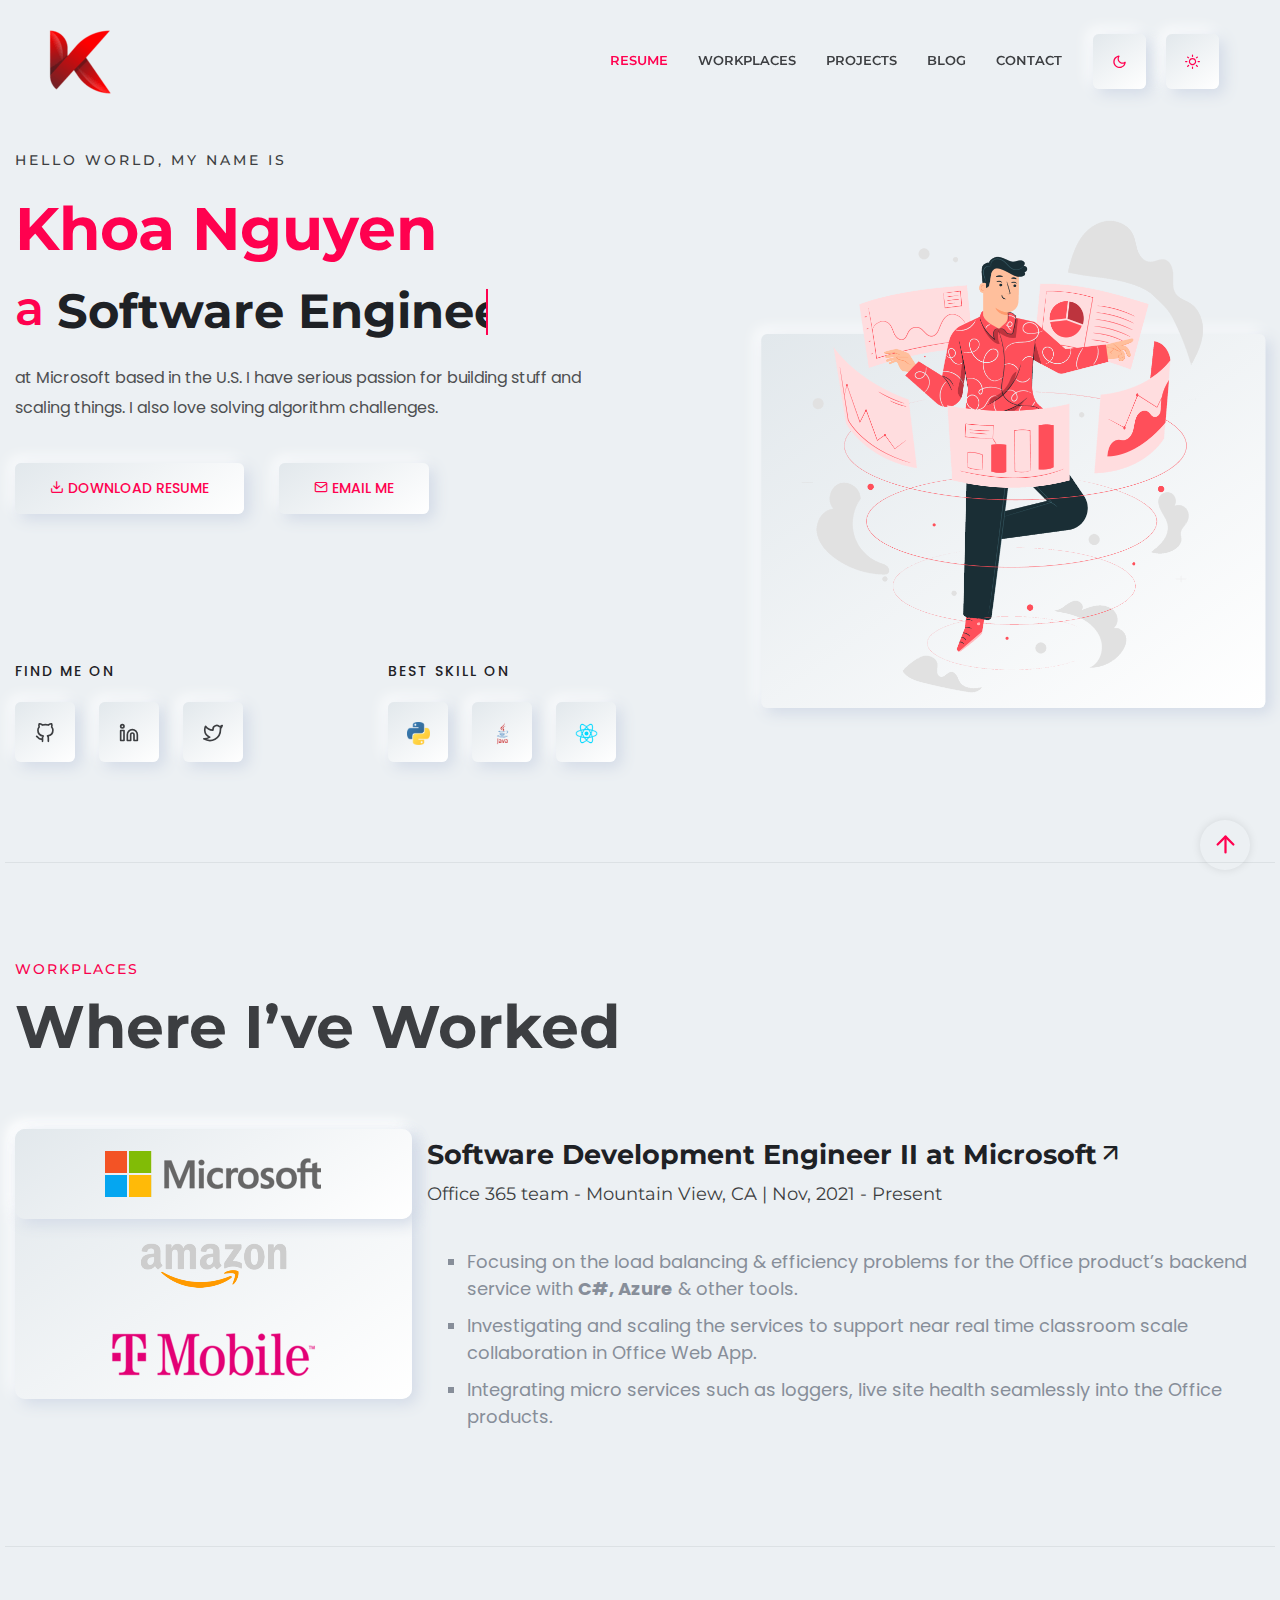
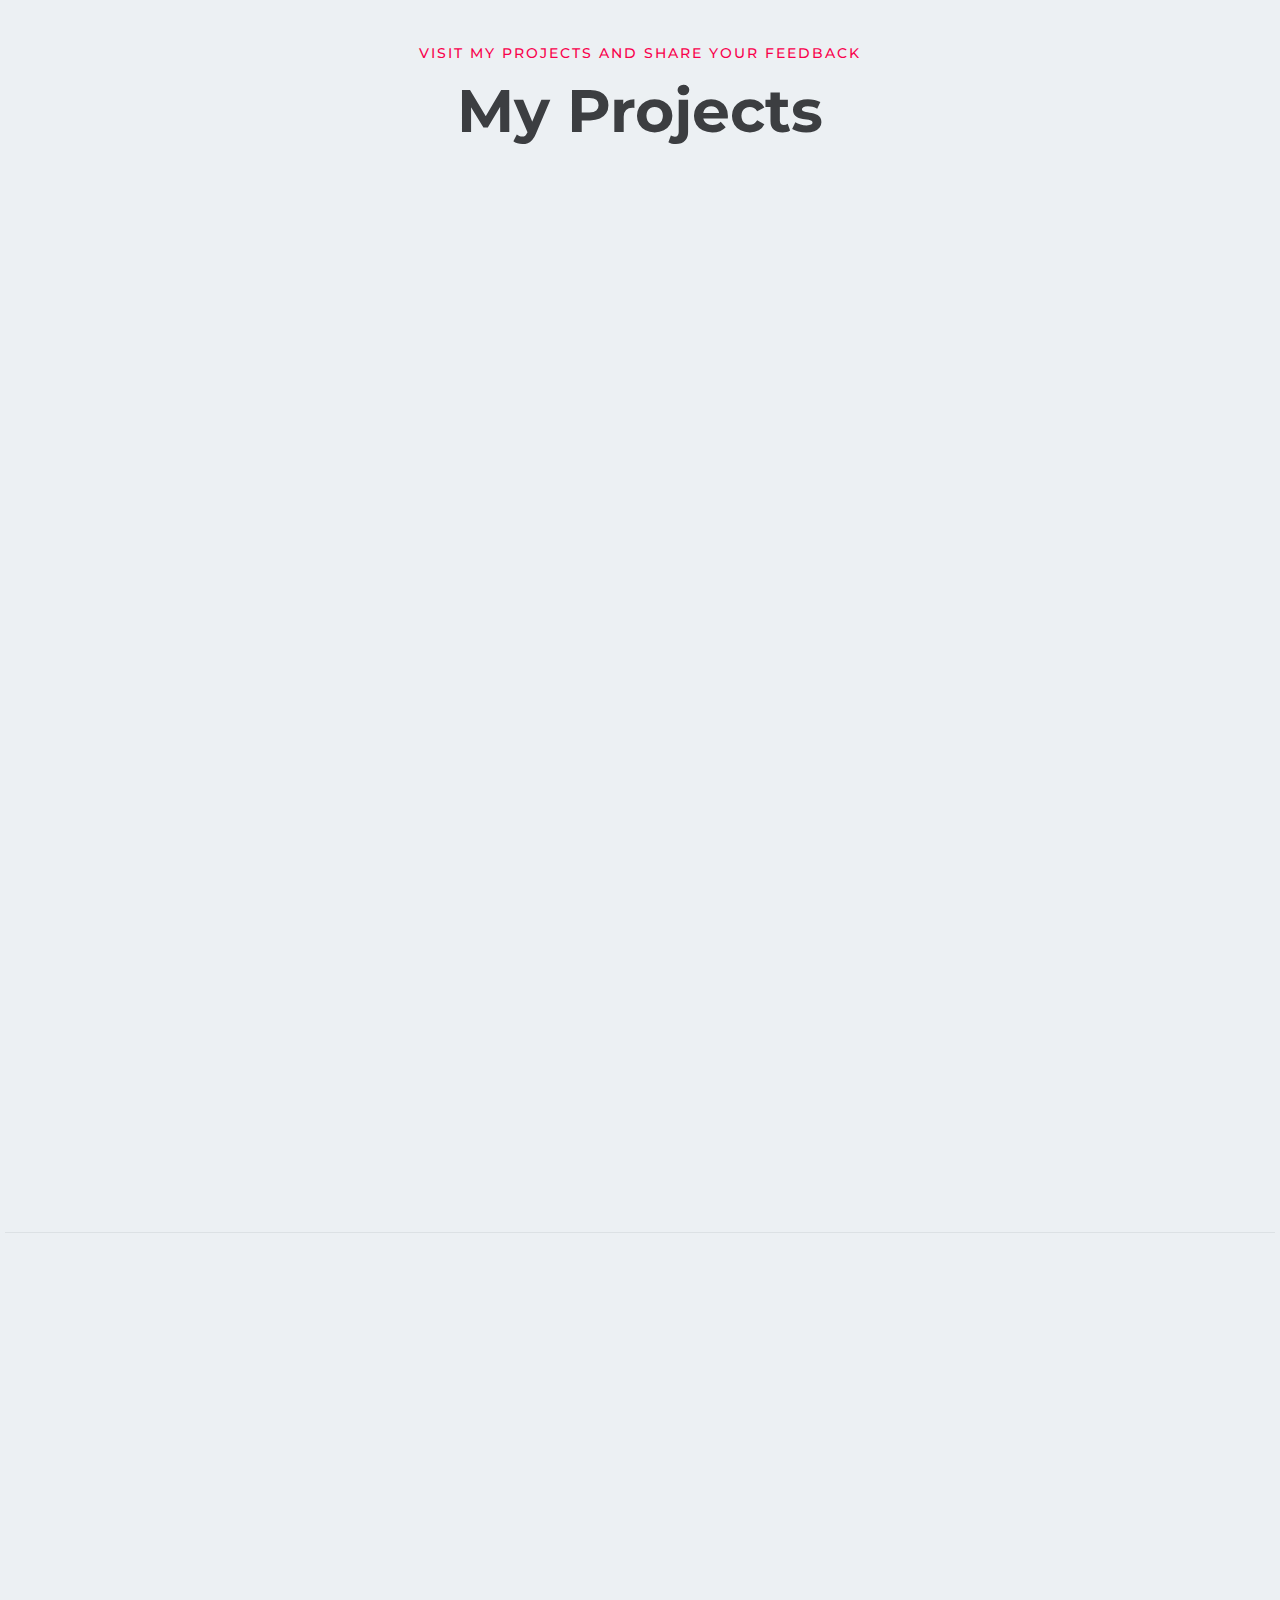
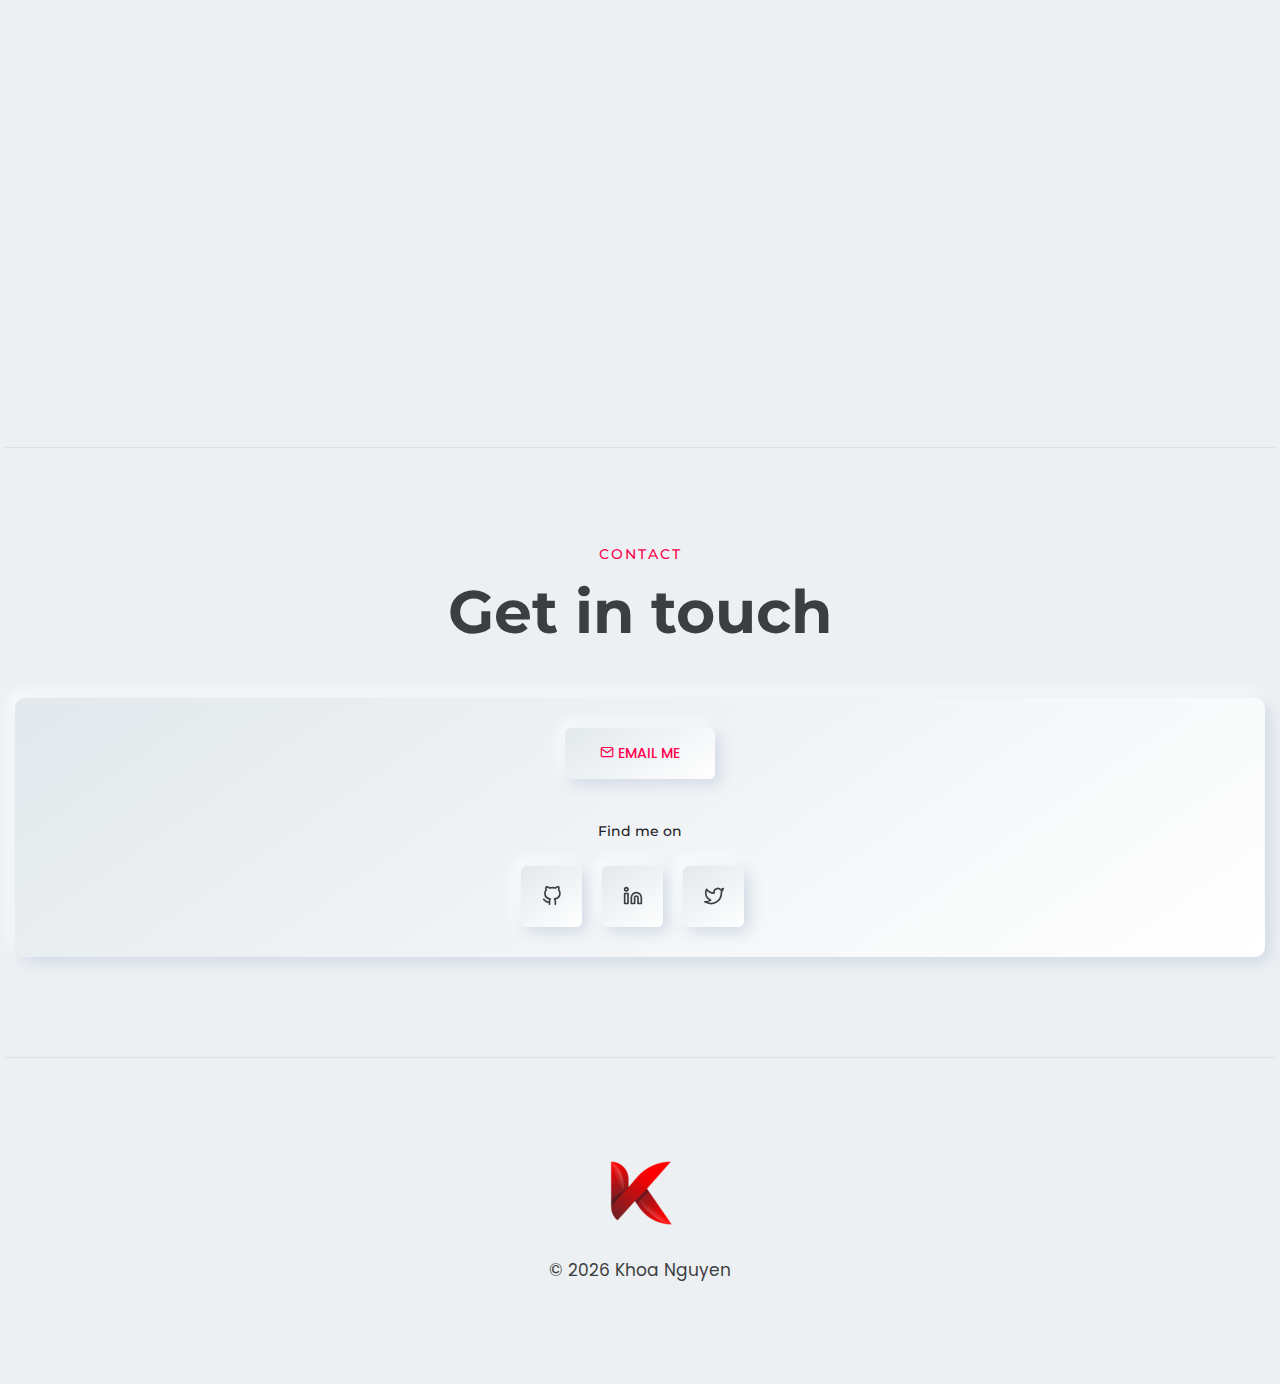
==== commit 650bcfd6: "update SNS" ====
--- a/index.html
+++ b/index.html
@@ -175,21 +175,11 @@
                 <div class="social-share-style-1 mt--40">
                     <span class="title">Find me on</span>
                     <ul class="social-share d-flex liststyle">
-                        <li class="github"><a href="#"><svg xmlns="http://www.w3.org/2000/svg" width="24" height="24" viewBox="0 0 24 24" fill="none" stroke="currentColor" stroke-width="2" stroke-linecap="round" stroke-linejoin="round" class="feather feather-github">
-                                    <path d="M18 2h-3a5 5 0 0 0-5 5v3H7v4h3v8h4v-8h3l1-4h-4V7a1 1 0 0 1 1-1h3z"></path>
-                                </svg></a>
+                        <li class="github"><a target="_blank" href=https://bit.ly/32hGsS8><i data-feather="github"></i></a>
                         </li>
-                        <li class="linkedin"><a href="#"><svg xmlns="http://www.w3.org/2000/svg" width="24" height="24" viewBox="0 0 24 24" fill="none" stroke="currentColor" stroke-width="2" stroke-linecap="round" stroke-linejoin="round" class="feather feather-linkedin">
-                                    <rect x="2" y="2" width="20" height="20" rx="5" ry="5"></rect>
-                                    <path d="M16 11.37A4 4 0 1 1 12.63 8 4 4 0 0 1 16 11.37z"></path>
-                                    <line x1="17.5" y1="6.5" x2="17.51" y2="6.5"></line>
-                                </svg></a>
+                        <li class="linkedin"><a target="_blank" href="https://bit.ly/3yVMYcZ"><i data-feather="linkedin"></i></a>
                         </li>
-                        <li class="twitter"><a href="#"><svg xmlns="http://www.w3.org/2000/svg" width="24" height="24" viewBox="0 0 24 24" fill="none" stroke="currentColor" stroke-width="2" stroke-linecap="round" stroke-linejoin="round" class="feather feather-twitter">
-                                    <path d="M16 8a6 6 0 0 1 6 6v7h-4v-7a2 2 0 0 0-2-2 2 2 0 0 0-2 2v7h-4v-7a6 6 0 0 1 6-6z"></path>
-                                    <rect x="2" y="9" width="4" height="12"></rect>
-                                    <circle cx="4" cy="4" r="2"></circle>
-                                </svg></a>
+                        <li class="twitter"><a target="_blank" href="https://bit.ly/3poXExw"><i data-feather="twitter"></i></a>
                         </li>
                     </ul>
                 </div>
@@ -241,11 +231,11 @@
                                         <div class="social-share-inner-left">
                                             <span class="title">Find me on</span>
                                             <ul class="social-share d-flex liststyle">
-                                                <li class="github"><a target="_blank" href="https://github.com/kdncode"><i data-feather="github"></i></a>
+                                                <li class="github"><a target="_blank" href=https://bit.ly/32hGsS8><i data-feather="github"></i></a>
                                                 </li>
-                                                <li class="linkedin"><a target="_blank" href="https://www.linkedin.com/in/imkhoa"><i data-feather="linkedin"></i></a>
+                                                <li class="linkedin"><a target="_blank" href="https://bit.ly/3yVMYcZ"><i data-feather="linkedin"></i></a>
                                                 </li>
-                                                <li class="twitter"><a target="_blank" href="https://twitter.com/kdncode"><i data-feather="twitter"></i></a>
+                                                <li class="twitter"><a target="_blank" href="https://bit.ly/3poXExw"><i data-feather="twitter"></i></a>
                                                 </li>
                                             </ul>
                                         </div>
@@ -698,9 +688,9 @@
                             <div class="social-area">
                                 <div class="name">Find me on</div>
                                 <div class="social-icone">
-                                    <a target="_blank" href="https://github.com/kdncode"><i data-feather="github"></i></a>
-                                    <a target="_blank" href="https://www.linkedin.com/in/imkhoa/"><i data-feather="linkedin"></i></a>
-                                    <a target="_blank" href="https://twitter.com/kdncode"><i data-feather="twitter"></i></a>
+                                    <a target="_blank" href=https://bit.ly/32hGsS8><i data-feather="github"></i></a>
+                                    <a target="_blank" href="https://bit.ly/3yVMYcZ"><i data-feather="linkedin"></i></a>
+                                    <a target="_blank" href="https://bit.ly/3poXExw"><i data-feather="twitter"></i></a>
                                 </div>
                             </div>
                         </div>
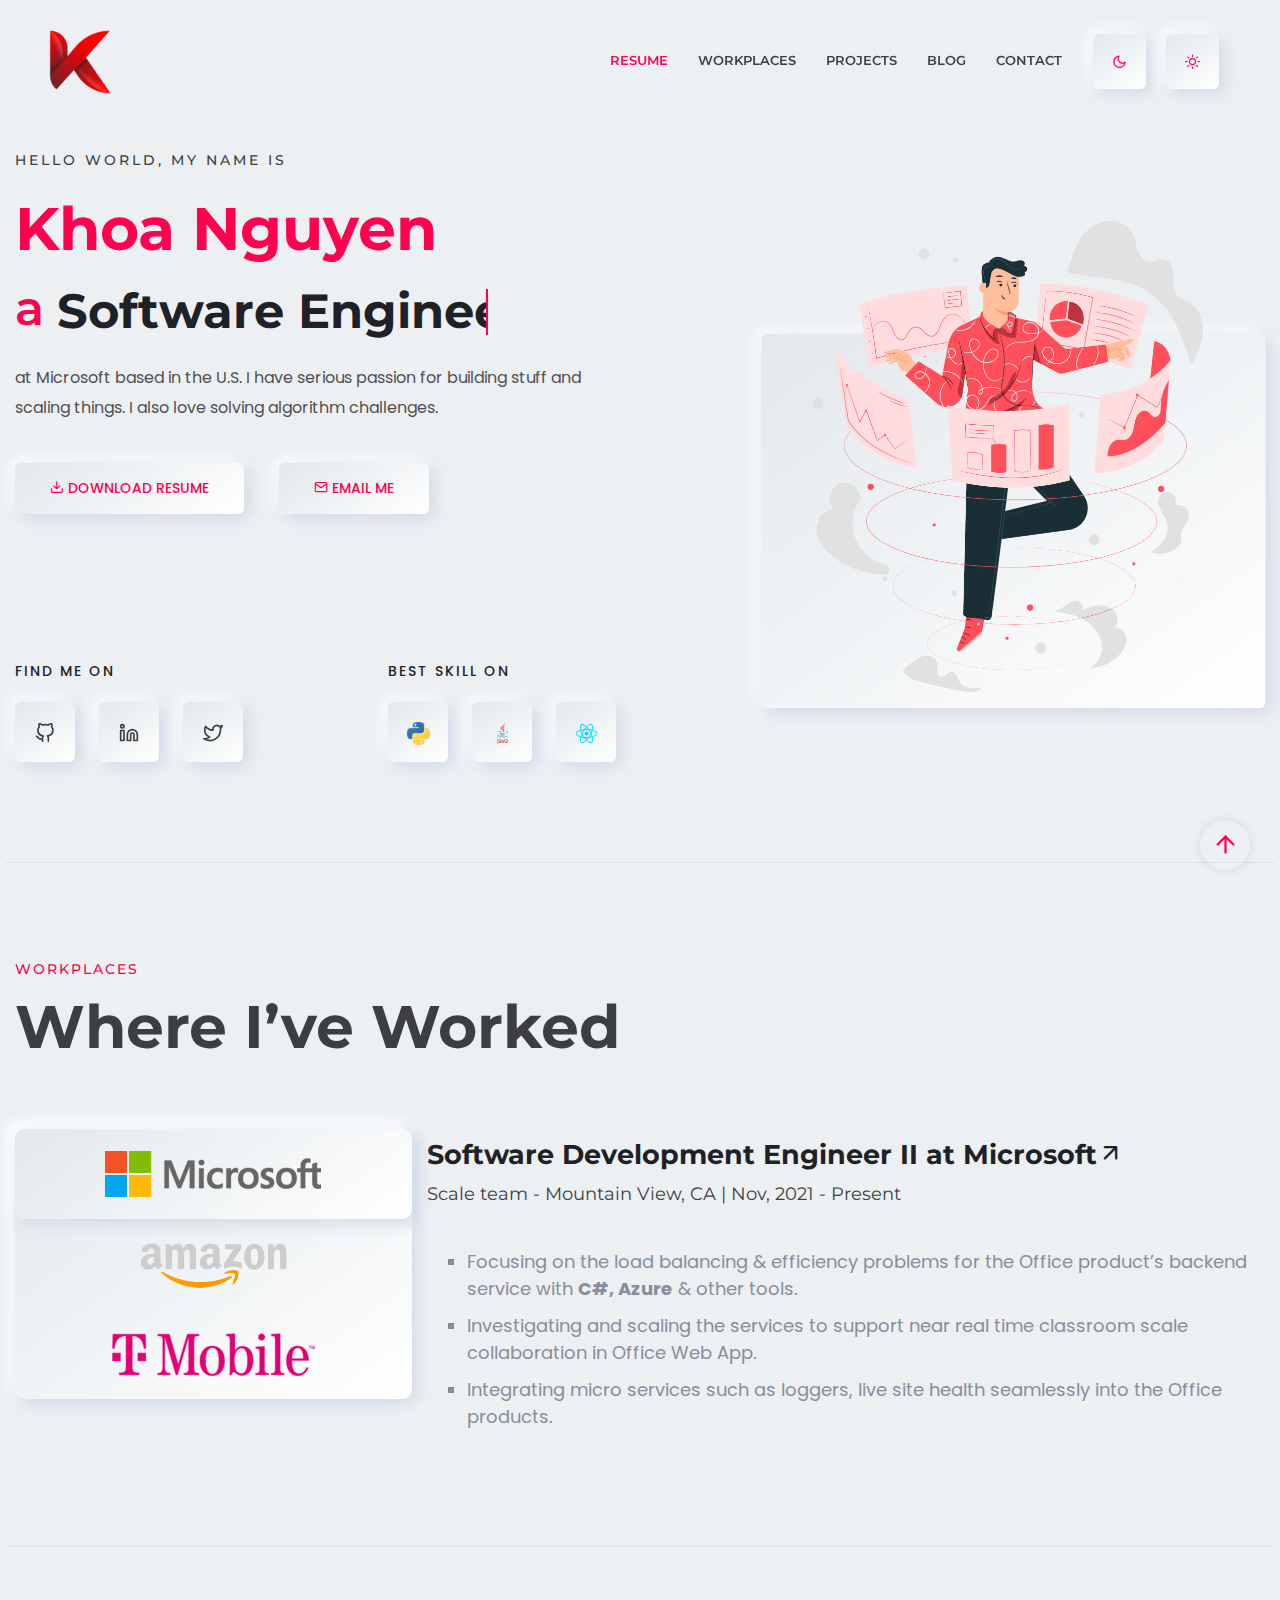
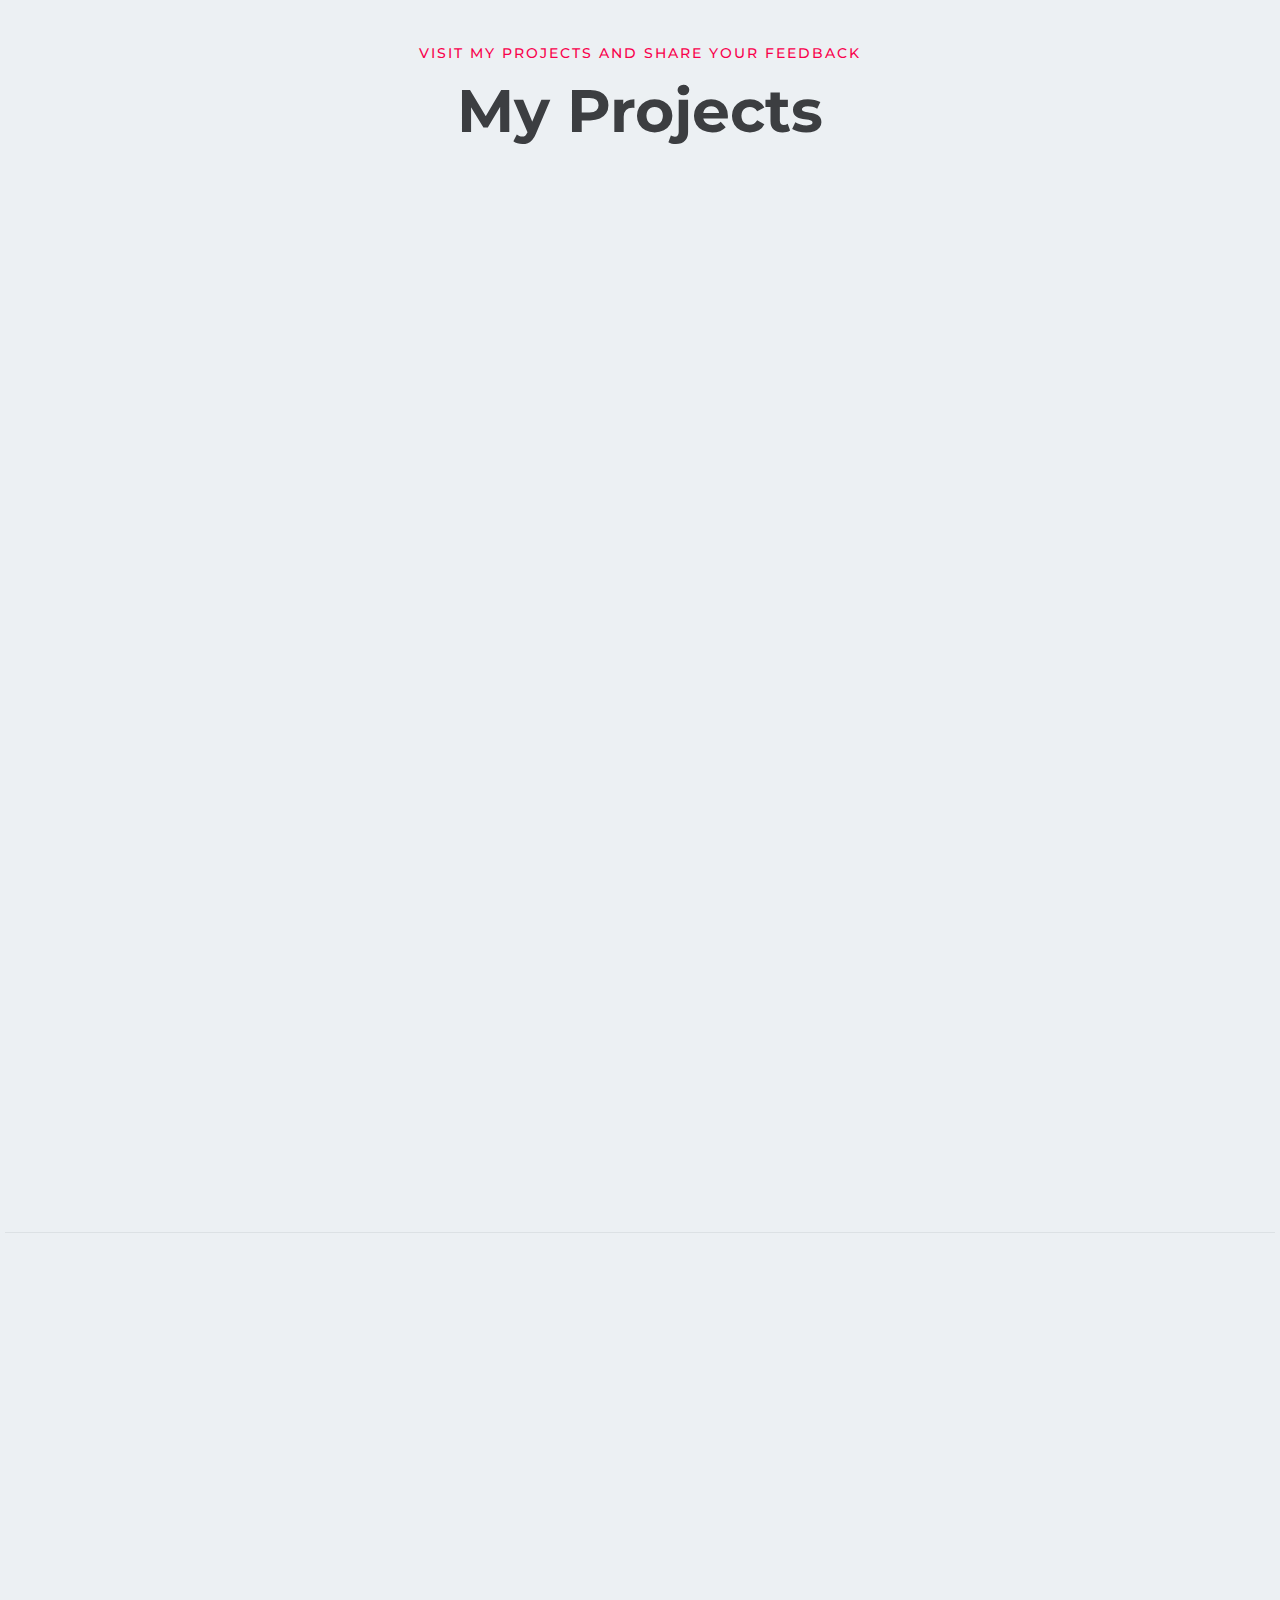
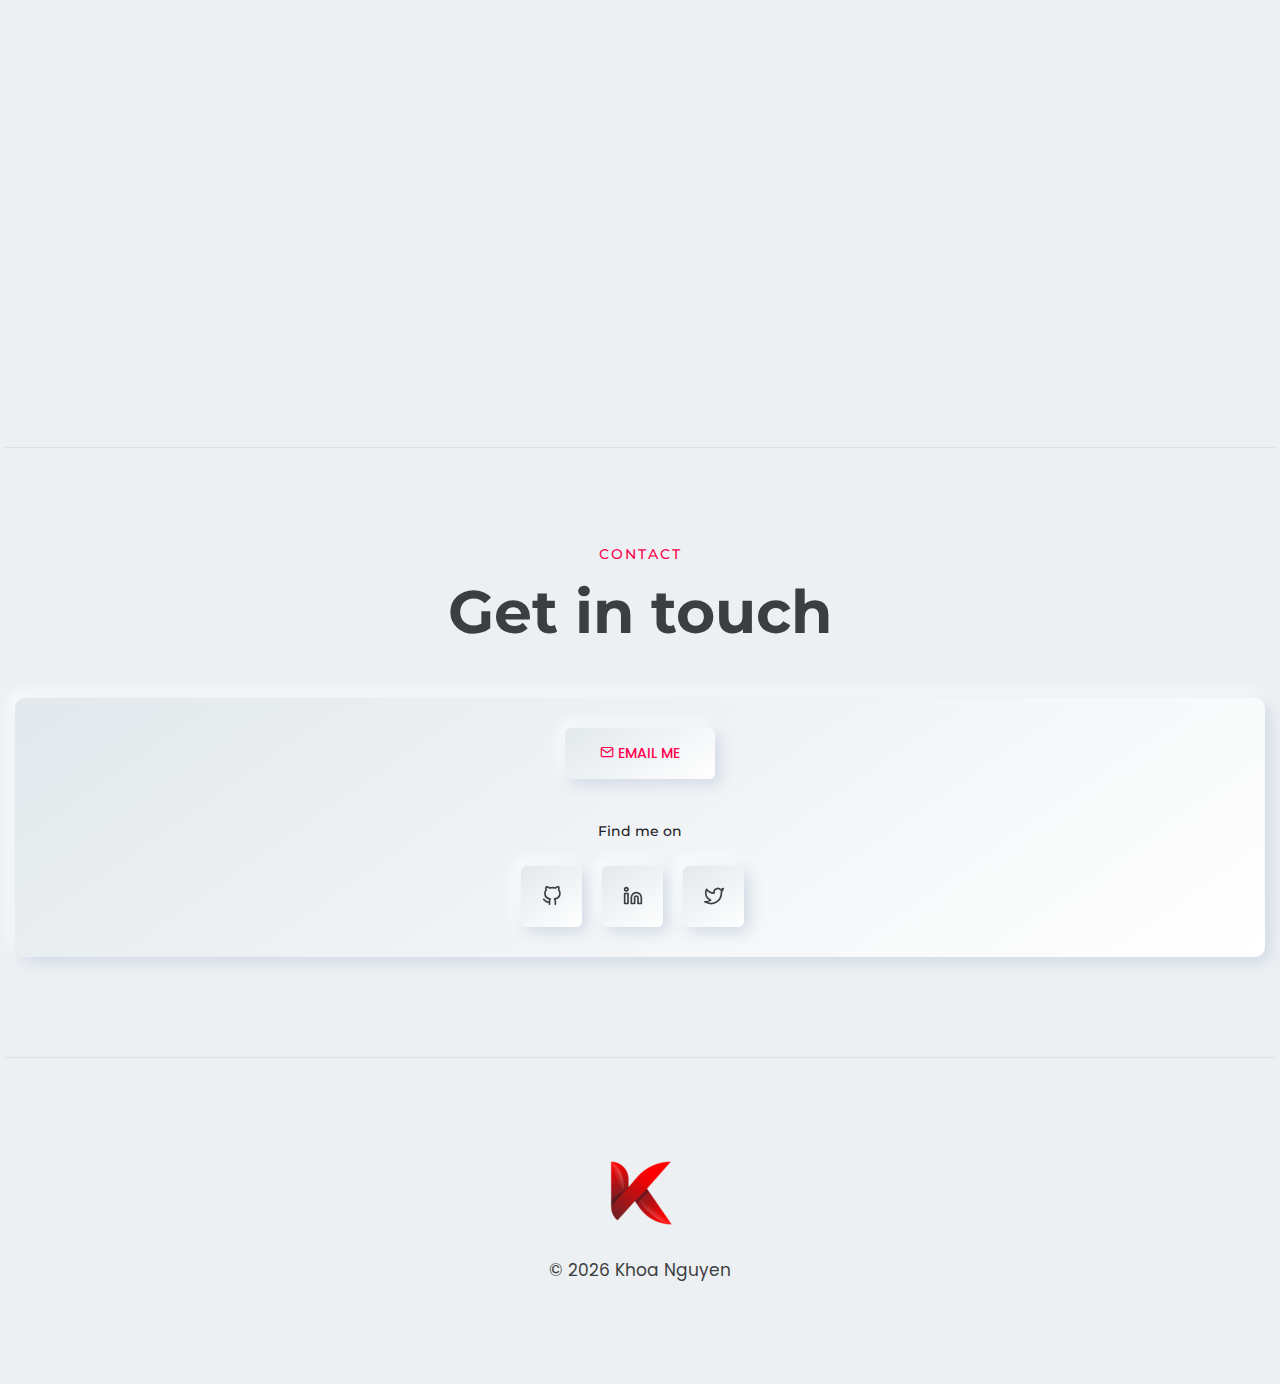
==== commit 2b640683: "add" ====
--- a/index.html
+++ b/index.html
@@ -311,7 +311,7 @@
                                                         <h2 class="title">Software Development Engineer II at
                                                             <a  href="https://www.microsoft.com" target="_blank">Microsoft<i class="feather-arrow-up-right"></i></a>
                                                         </h2>
-                                                        <span>Office 365 team - Mountain View, CA | Nov, 2021 - Present</span>
+                                                        <span>Scale team - Mountain View, CA | Nov, 2021 - Present</span>
                                                     </div>
                                                 </div>
                                                 <div class="pricing-body">
@@ -337,7 +337,7 @@
                                                         <h2 class="title">Software Development Engineer I at
                                                             <a  href="https://www.amazon.com/hz/contact-us/" target="_blank">Amazon<i class="feather-arrow-up-right"></i></a>
                                                         </h2>
-                                                        <span>Chat Message team - Seattle, WA | 2019 - 2020</span>
+                                                        <span>Message team - Seattle, WA | 2019 - 2020</span>
                                                     </div>
                                                 </div>
                                                 <div class="pricing-body">
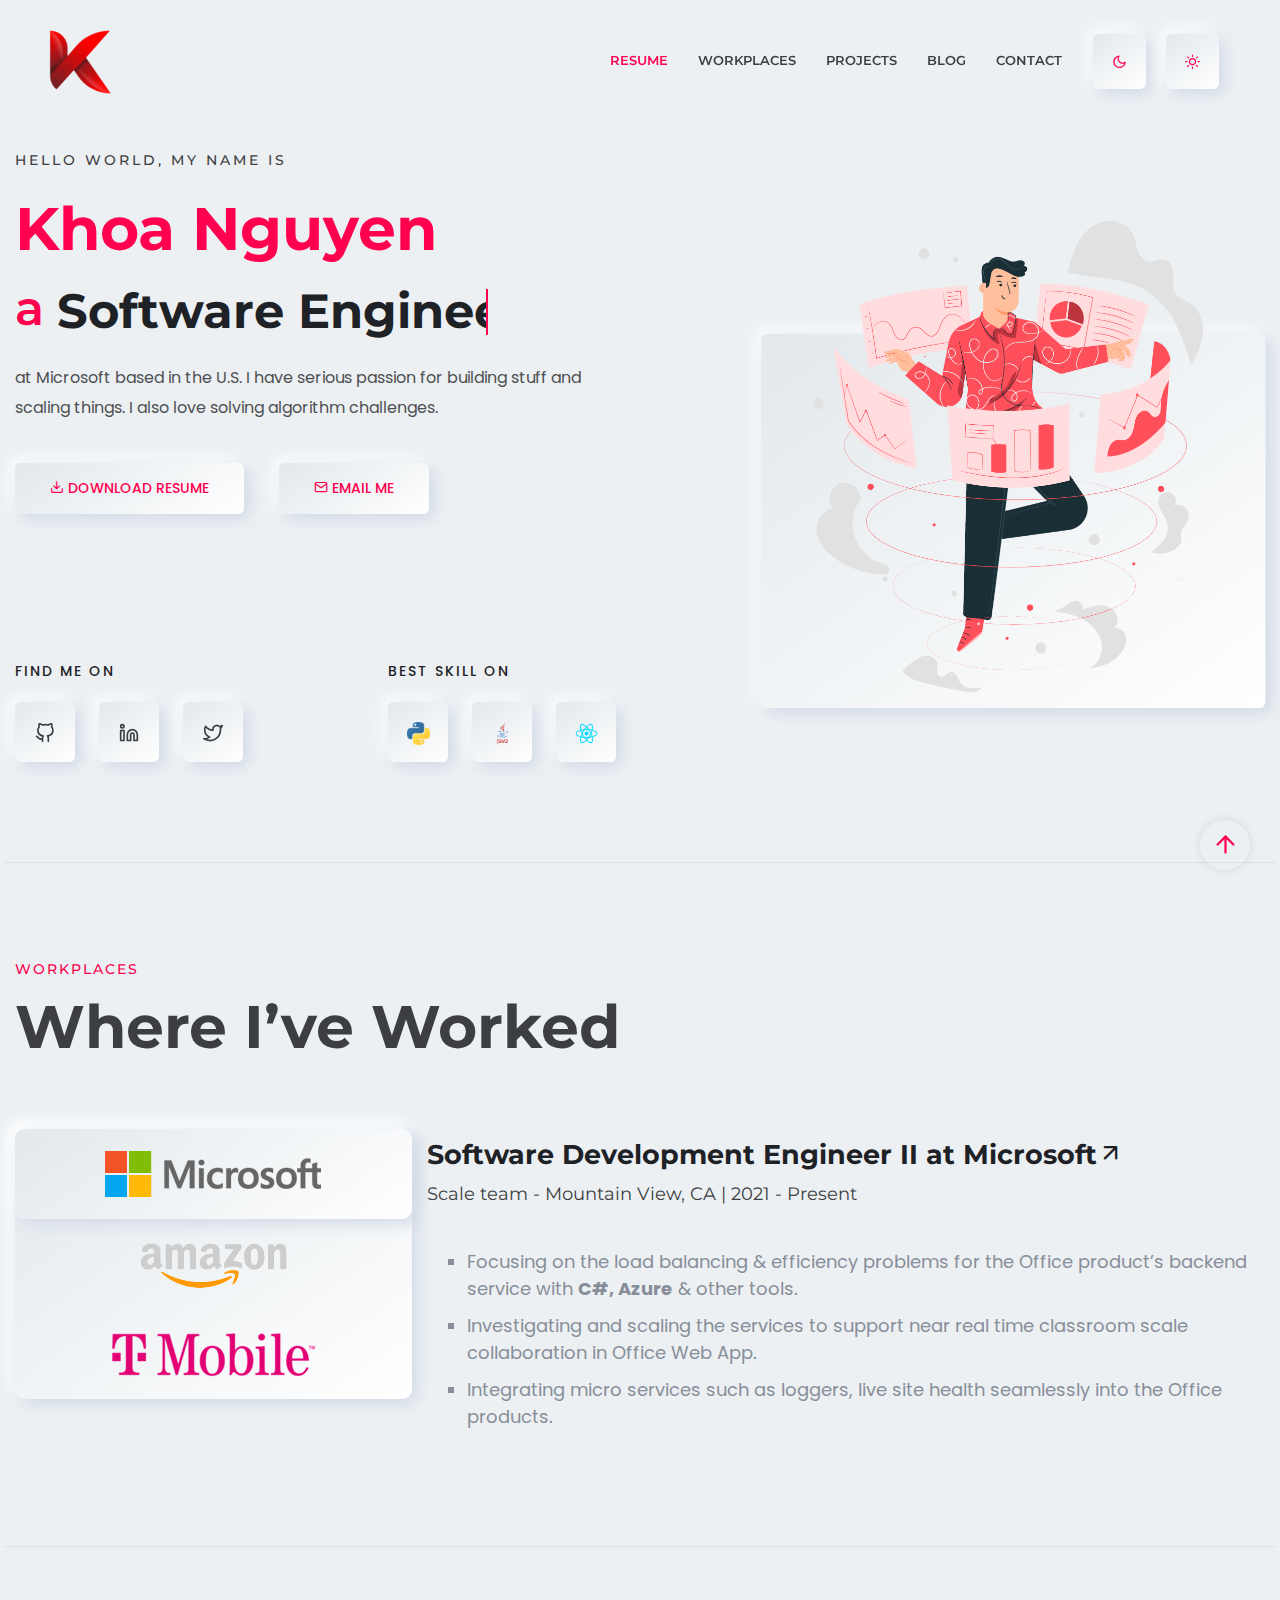
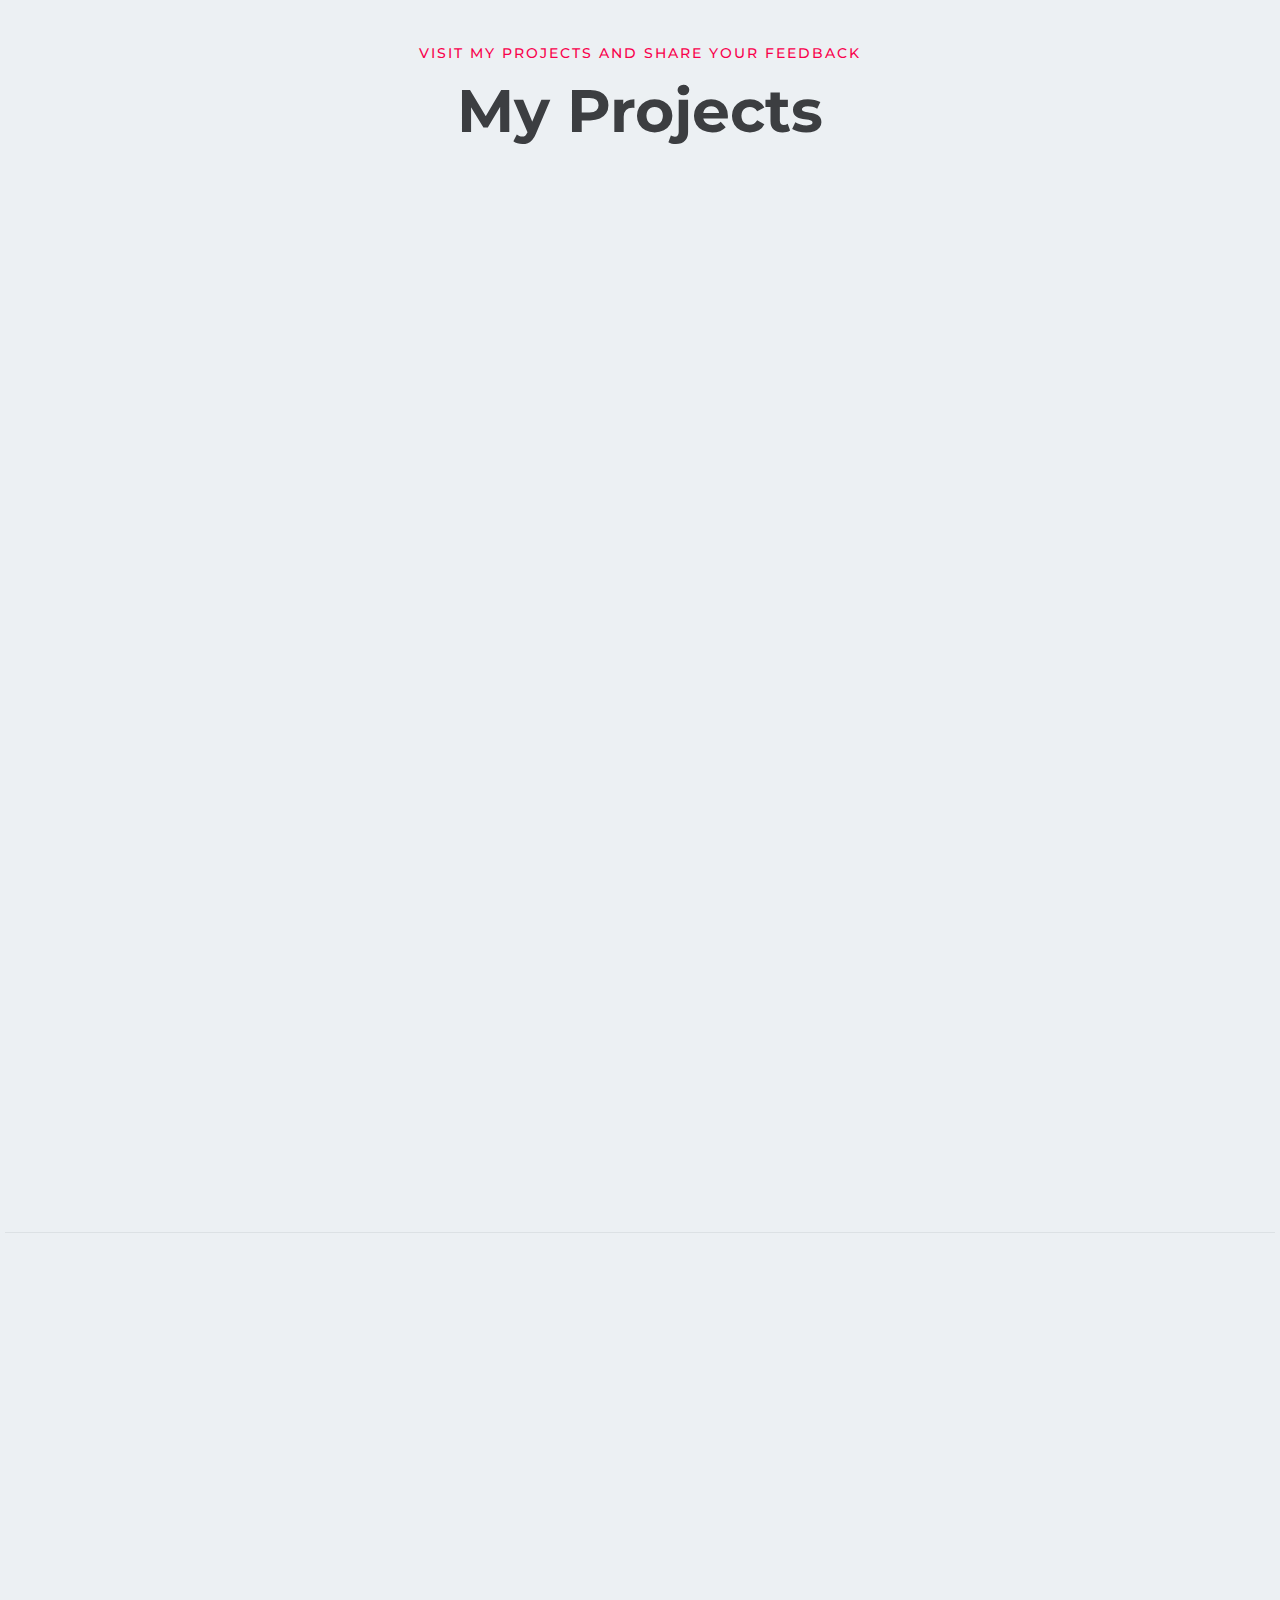
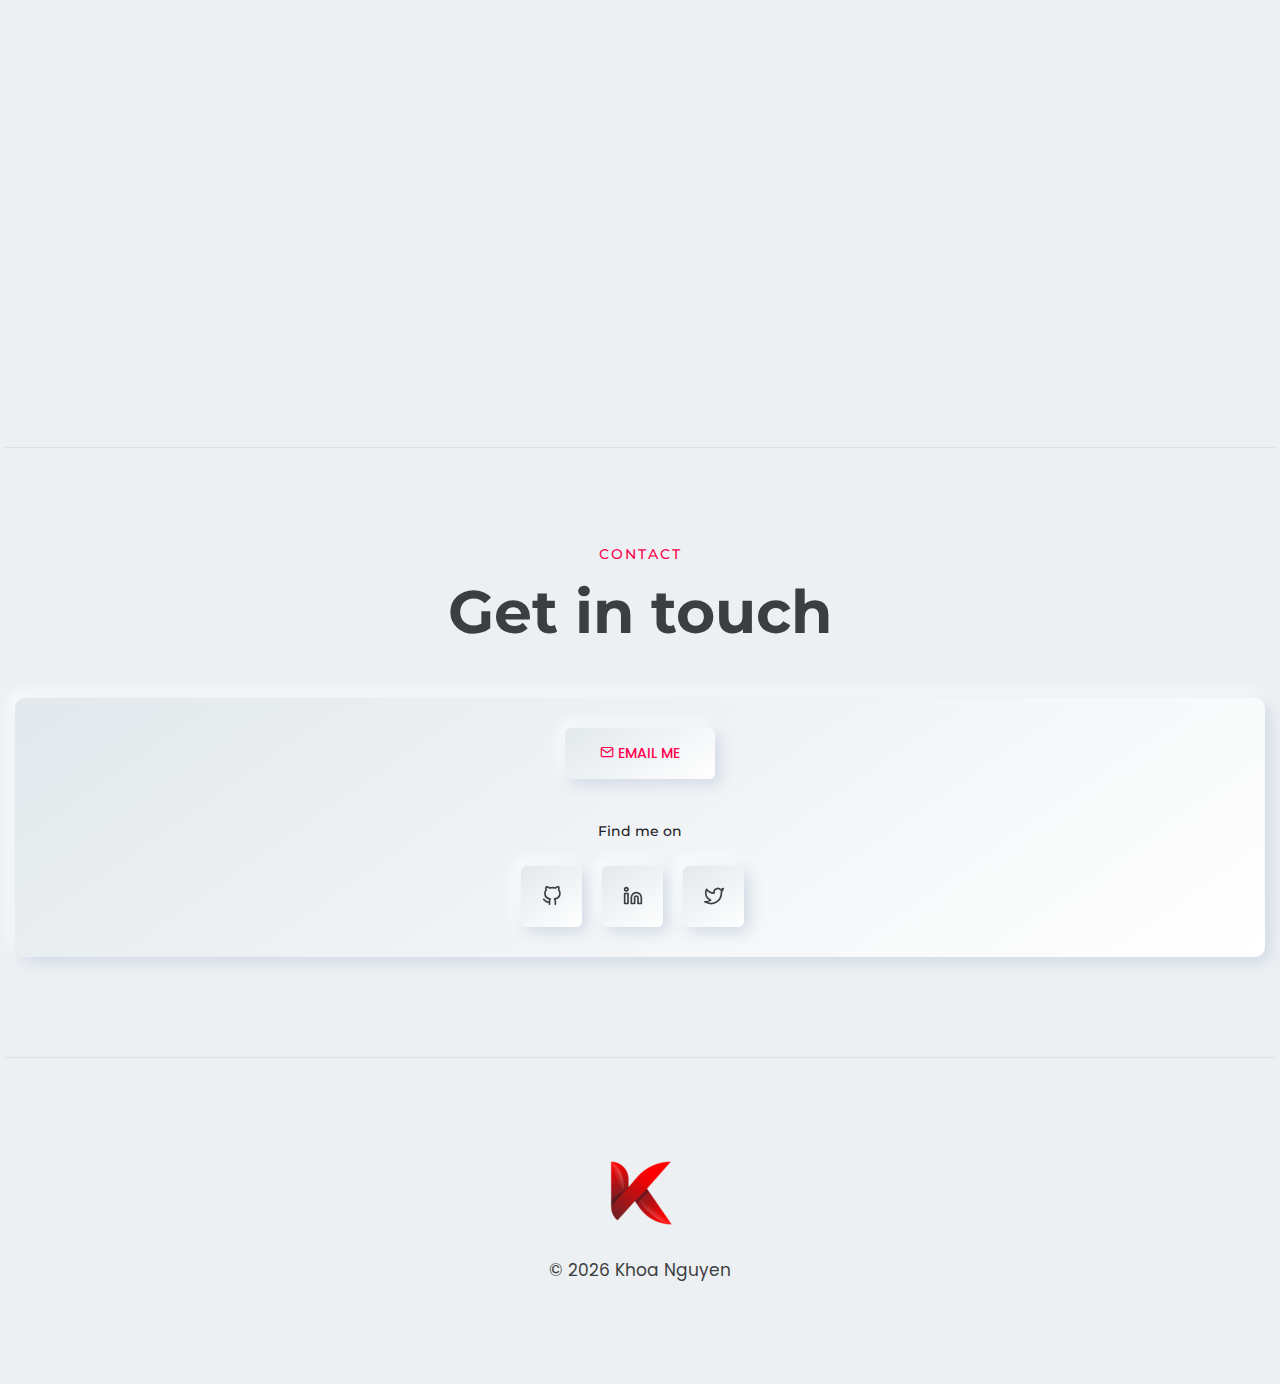
==== commit 6530b9f5: "add" ====
--- a/index.html
+++ b/index.html
@@ -311,7 +311,7 @@
                                                         <h2 class="title">Software Development Engineer II at
                                                             <a  href="https://www.microsoft.com" target="_blank">Microsoft<i class="feather-arrow-up-right"></i></a>
                                                         </h2>
-                                                        <span>Scale team - Mountain View, CA | Nov, 2021 - Present</span>
+                                                        <span>Scale team - Mountain View, CA | 2021 - Present</span>
                                                     </div>
                                                 </div>
                                                 <div class="pricing-body">
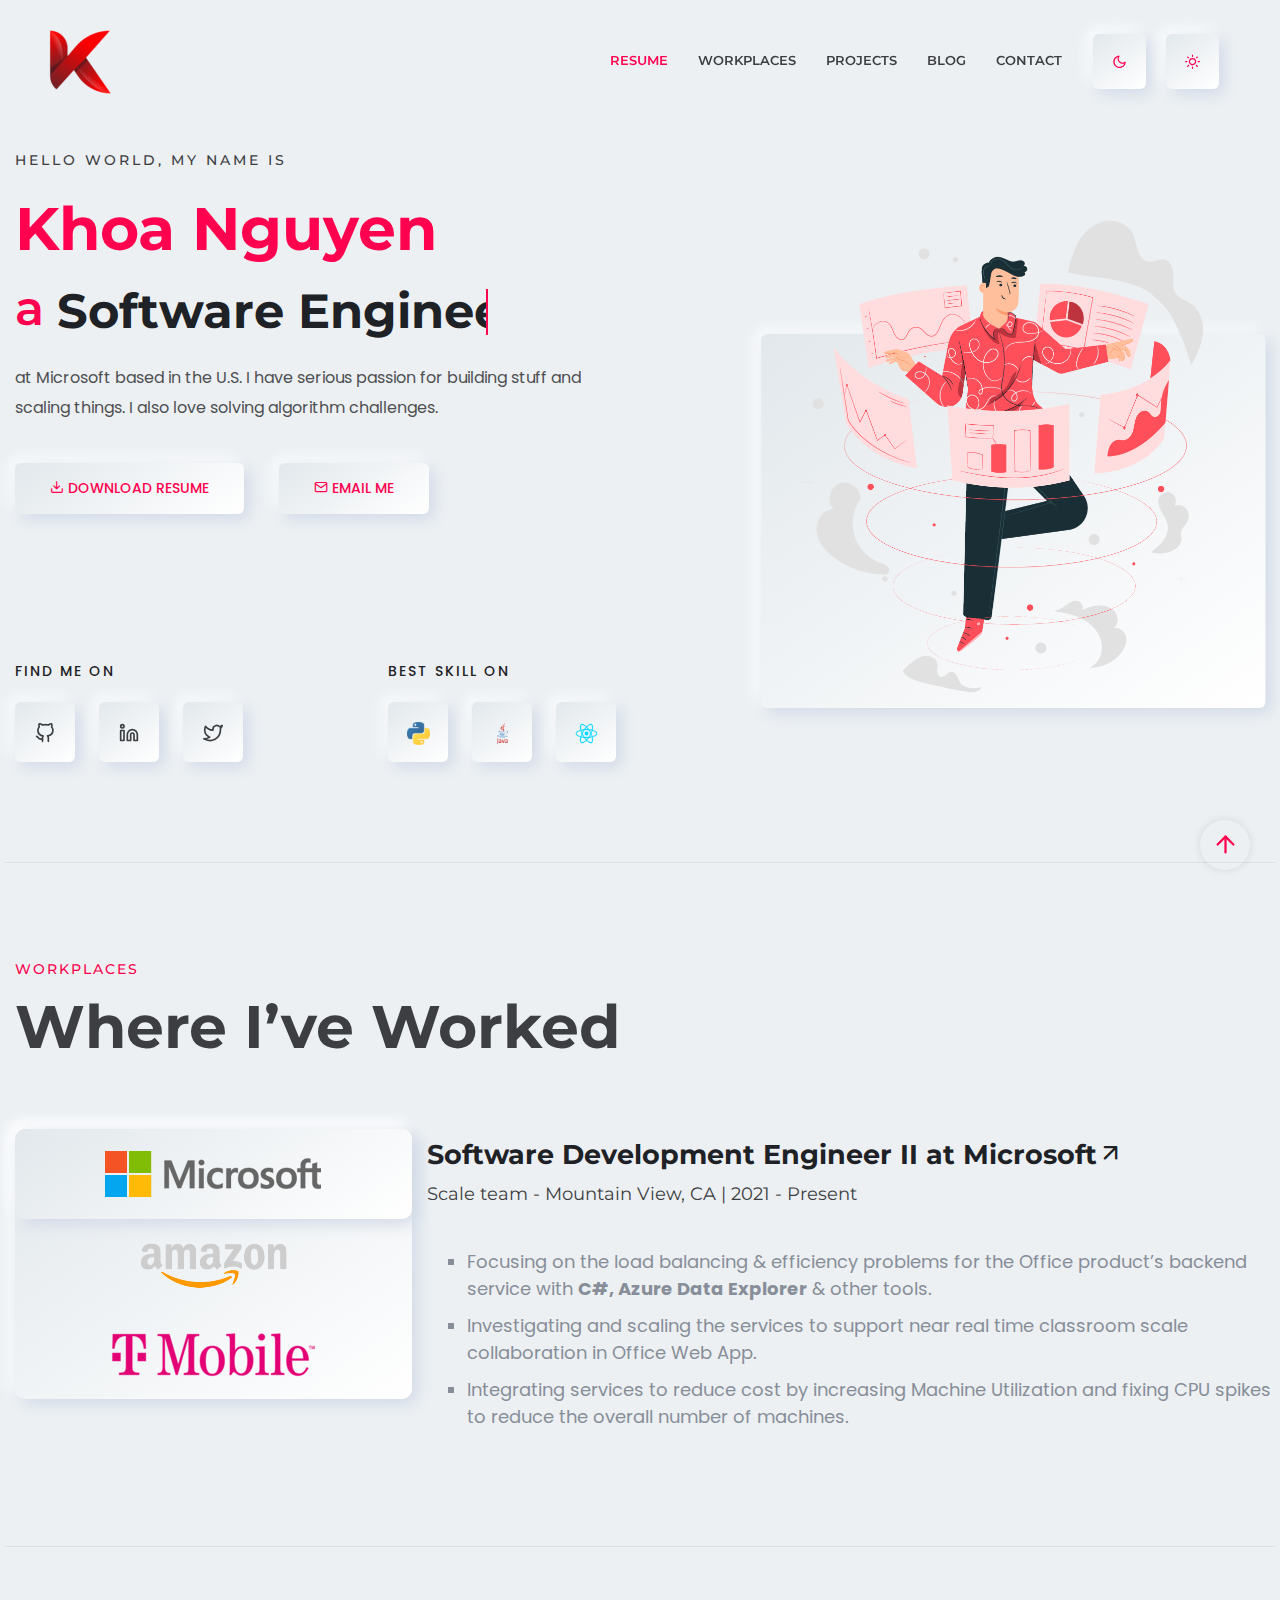
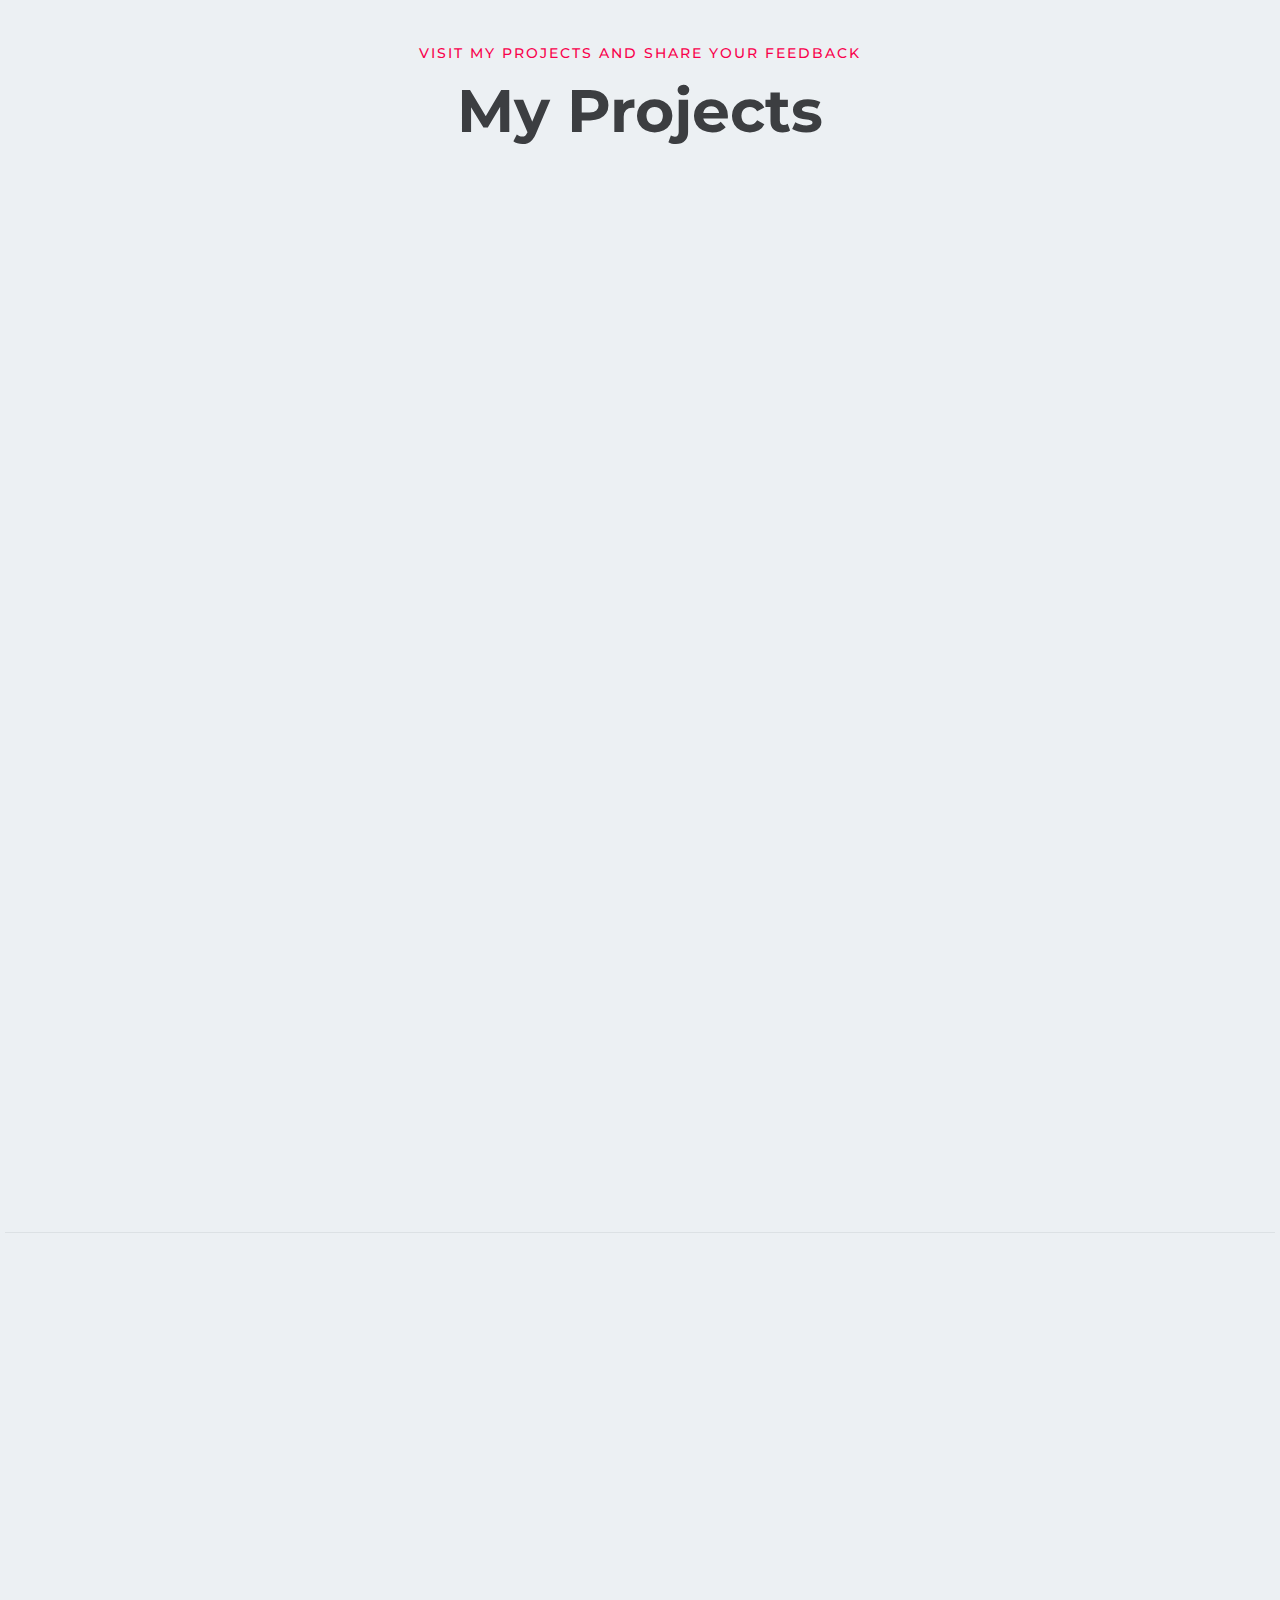
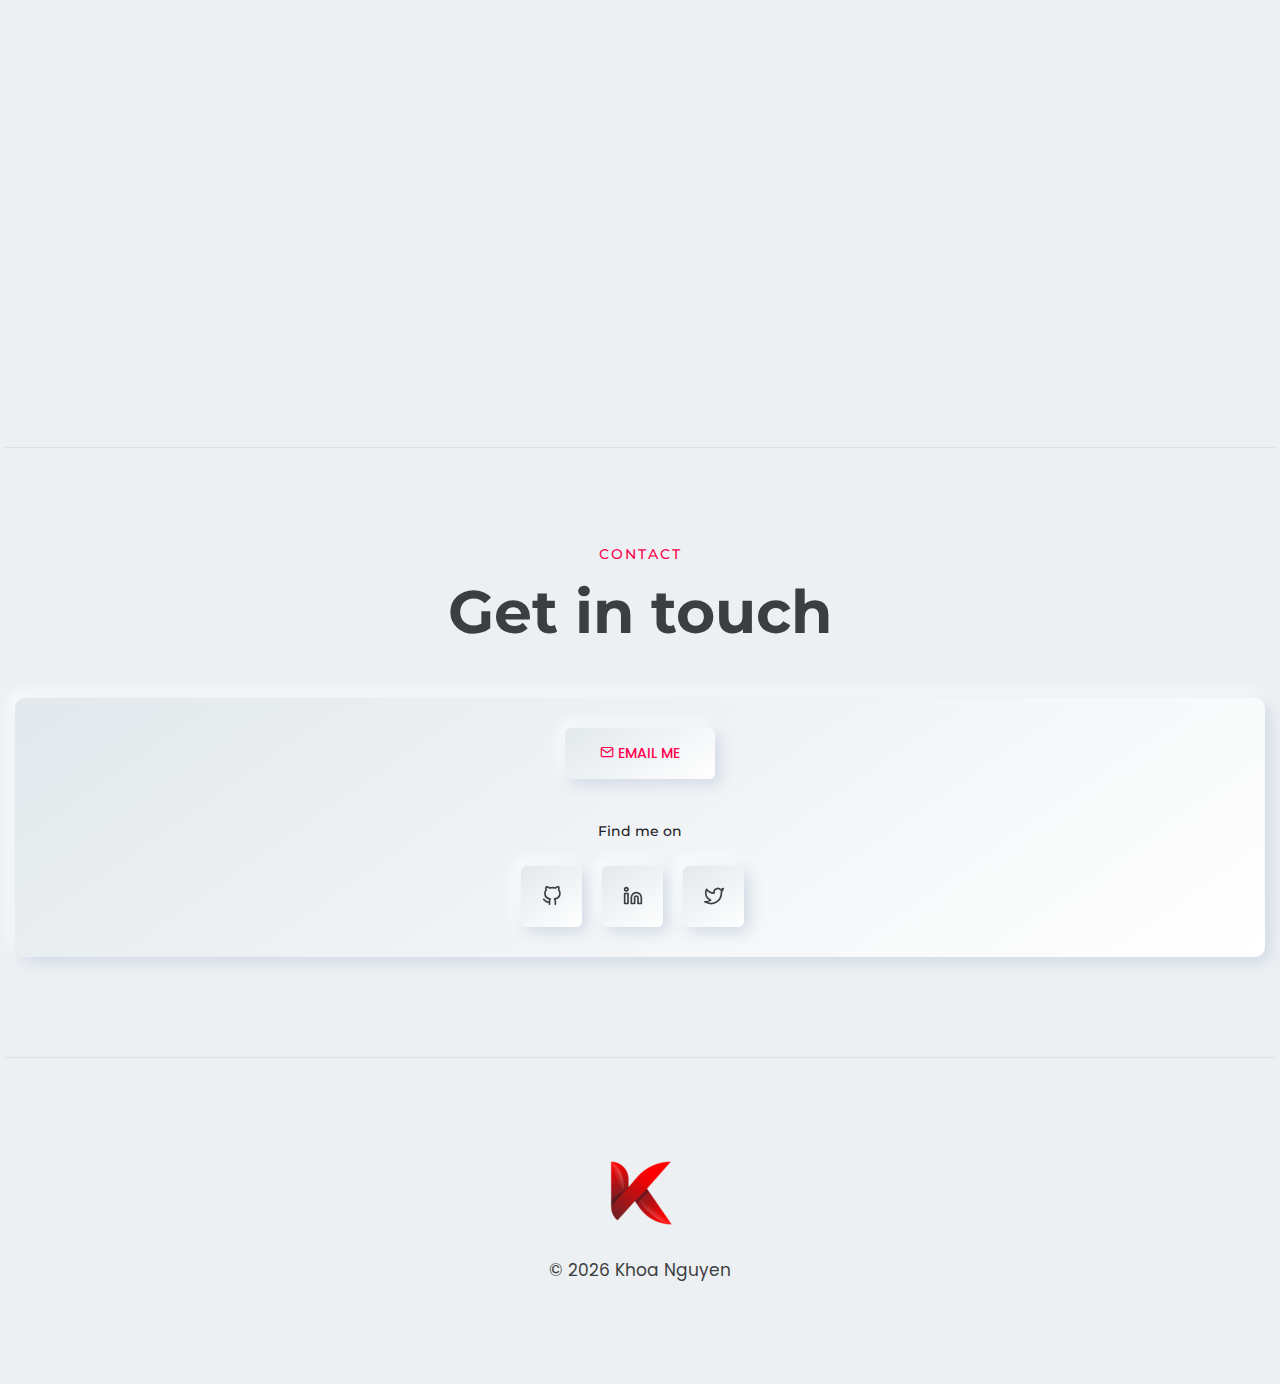
==== commit 7235d0ce: "update jd" ====
--- a/index.html
+++ b/index.html
@@ -317,9 +317,9 @@
                                                 <div class="pricing-body">
                                                     <p class="description">
                                                         <ul class=" ">
-                                                            <li>Focusing on the load balancing & efficiency problems for the Office product’s backend service with <b>C#, Azure</b> & other tools.</li>
+                                                            <li>Focusing on the load balancing & efficiency problems for the Office product’s backend service with <b>C#, Azure Data Explorer</b> & other tools.</li>
                                                             <li>Investigating and scaling the services to support near real time classroom scale collaboration in Office Web App.</li>
-                                                            <li>Integrating micro services such as loggers, live site health seamlessly into the Office products.</li>
+                                                            <li>Integrating services to reduce cost by increasing Machine Utilization and fixing CPU spikes to reduce the overall number of machines.</li>
                                                         </ul>
                                                     </p>
                                                 </div>
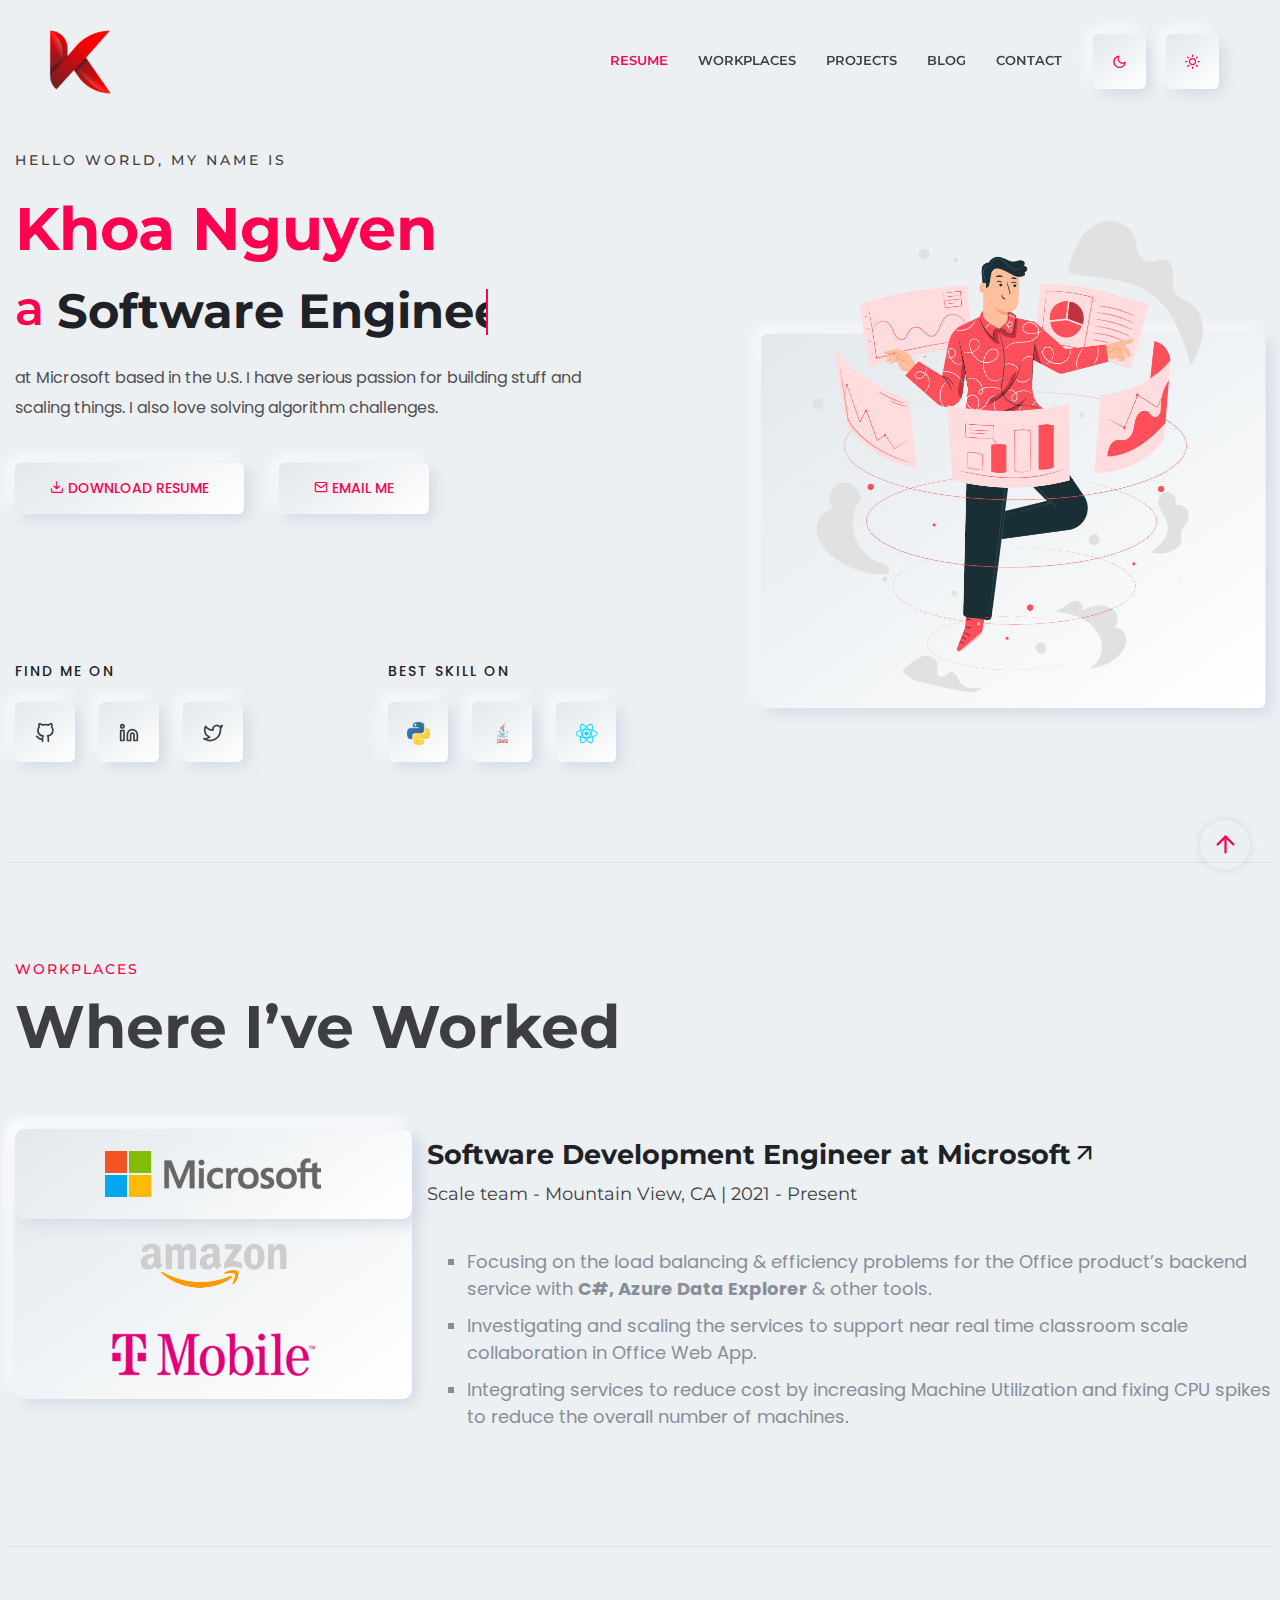
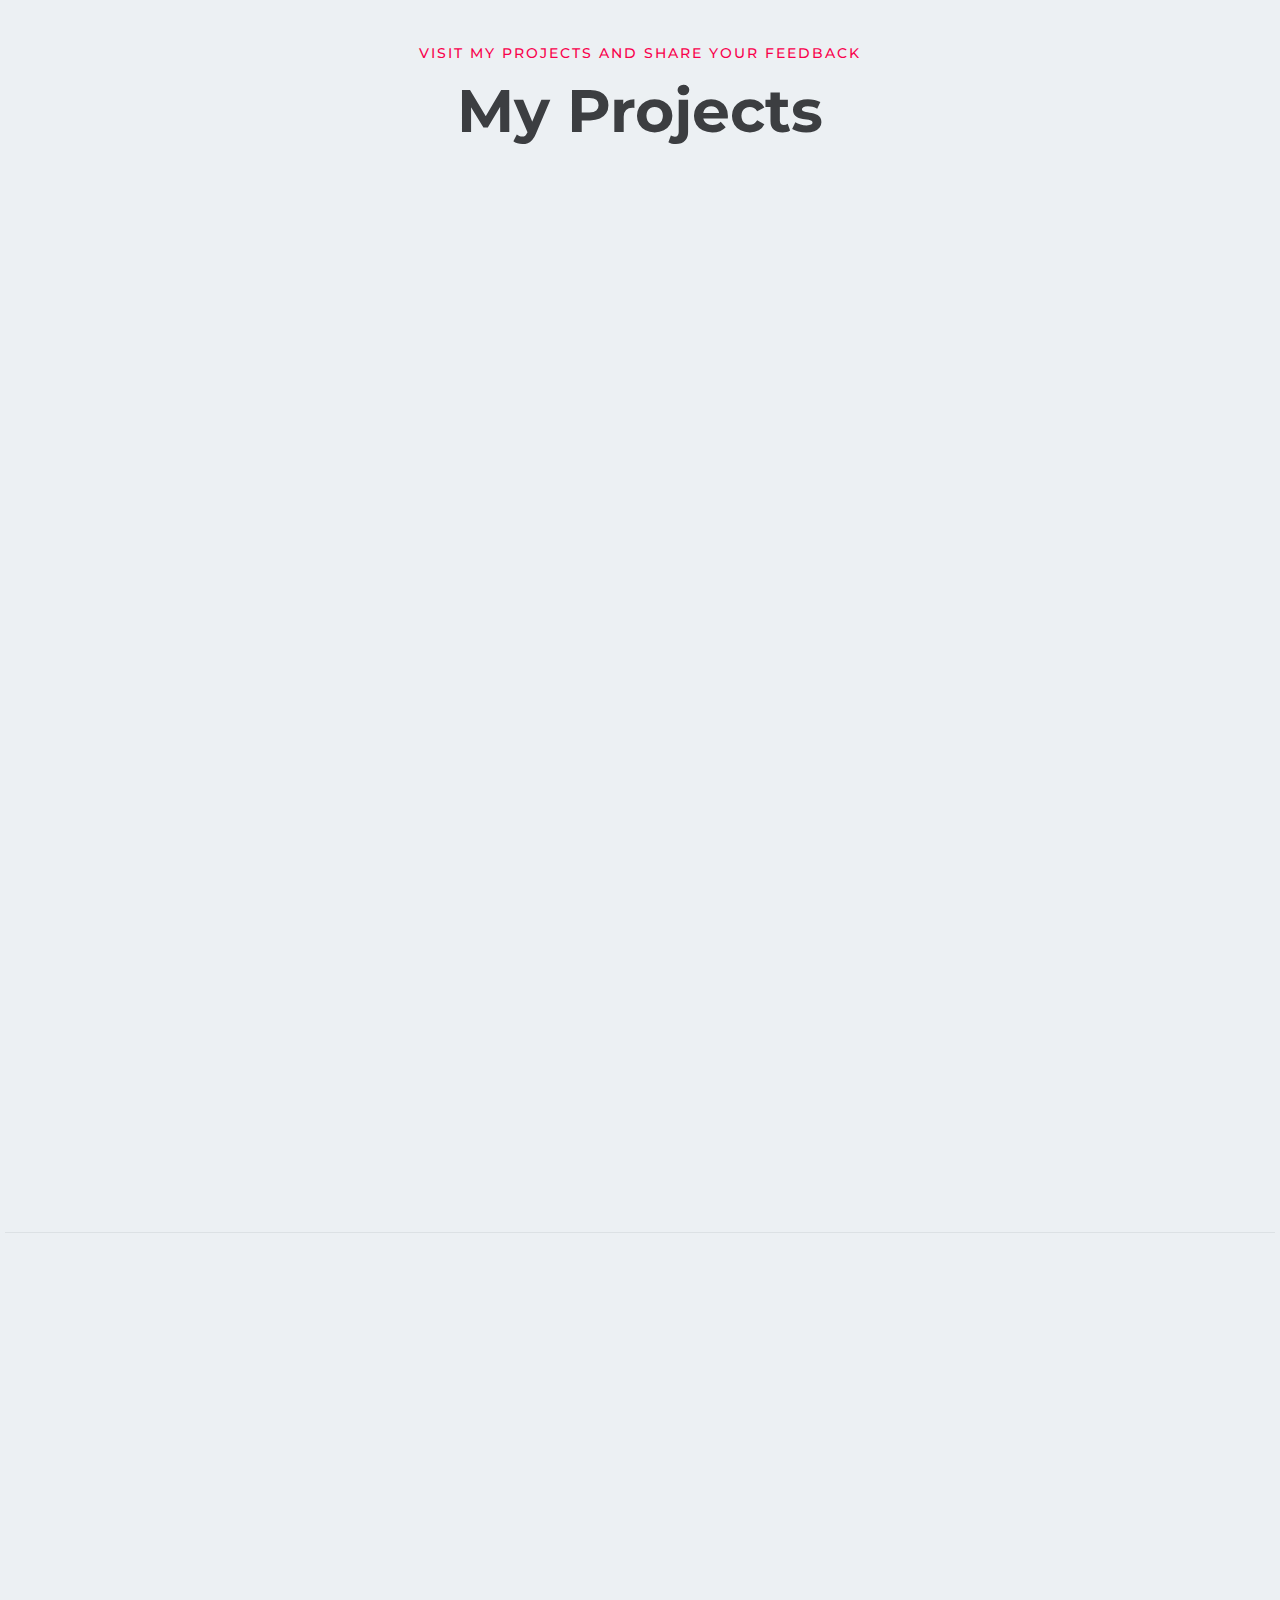
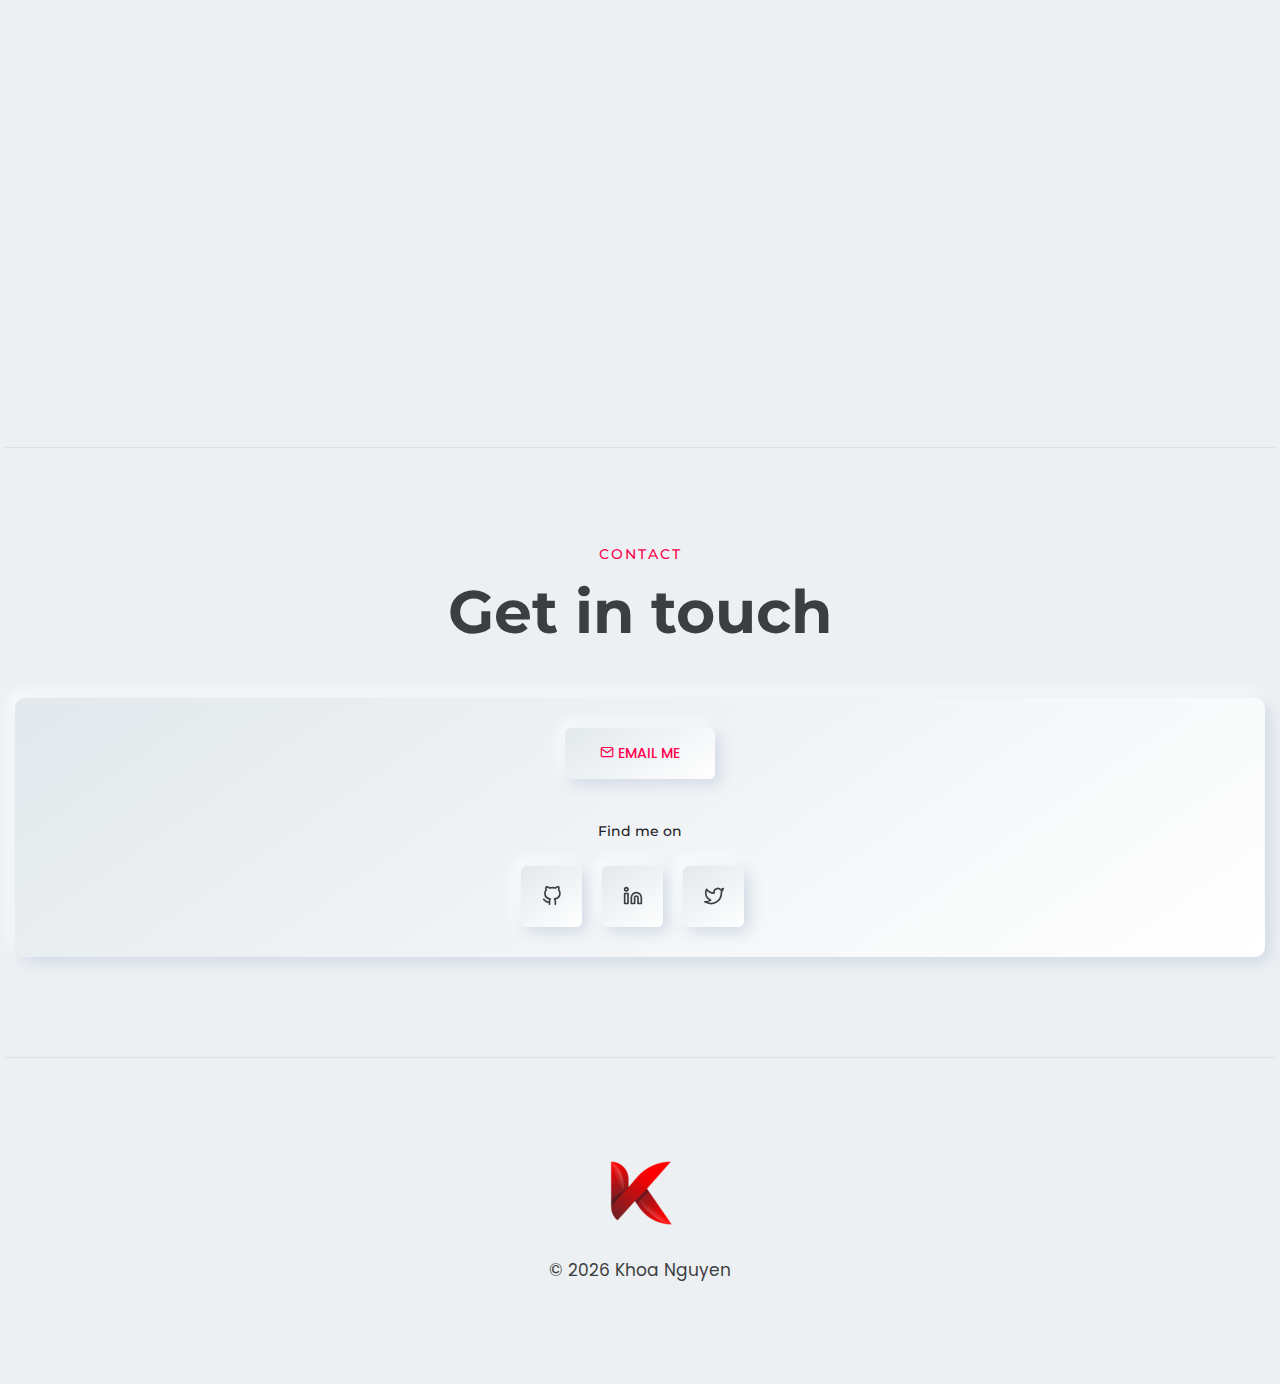
==== commit af6dce1d: "value yourself" ====
--- a/index.html
+++ b/index.html
@@ -308,7 +308,7 @@
                                             <div class="rn-pricing">
                                                 <div class="pricing-header">
                                                     <div class="header-left">
-                                                        <h2 class="title">Software Development Engineer II at
+                                                        <h2 class="title">Software Development Engineer at
                                                             <a  href="https://www.microsoft.com" target="_blank">Microsoft<i class="feather-arrow-up-right"></i></a>
                                                         </h2>
                                                         <span>Scale team - Mountain View, CA | 2021 - Present</span>
@@ -334,7 +334,7 @@
                                             <div class="rn-pricing">
                                                 <div class="pricing-header">
                                                     <div class="header-left">
-                                                        <h2 class="title">Software Development Engineer I at
+                                                        <h2 class="title">Software Development Engineer at
                                                             <a  href="https://www.amazon.com/hz/contact-us/" target="_blank">Amazon<i class="feather-arrow-up-right"></i></a>
                                                         </h2>
                                                         <span>Message team - Seattle, WA | 2019 - 2020</span>
@@ -364,7 +364,7 @@
                                             <div class="rn-pricing">
                                                 <div class="pricing-header">
                                                     <div class="header-left">
-                                                        <h2 class="title">Assoc Software Development Engineer at 
+                                                        <h2 class="title">Software Development Engineer at 
                                                             <a  href="https://www.tmobile.com" target="_blank">T-Mobile<i class="feather-arrow-up-right"></i></a>
                                                         </h2>
                                                         <span>Cloud team - Frisco, TX | 2018 - 2019</span>
